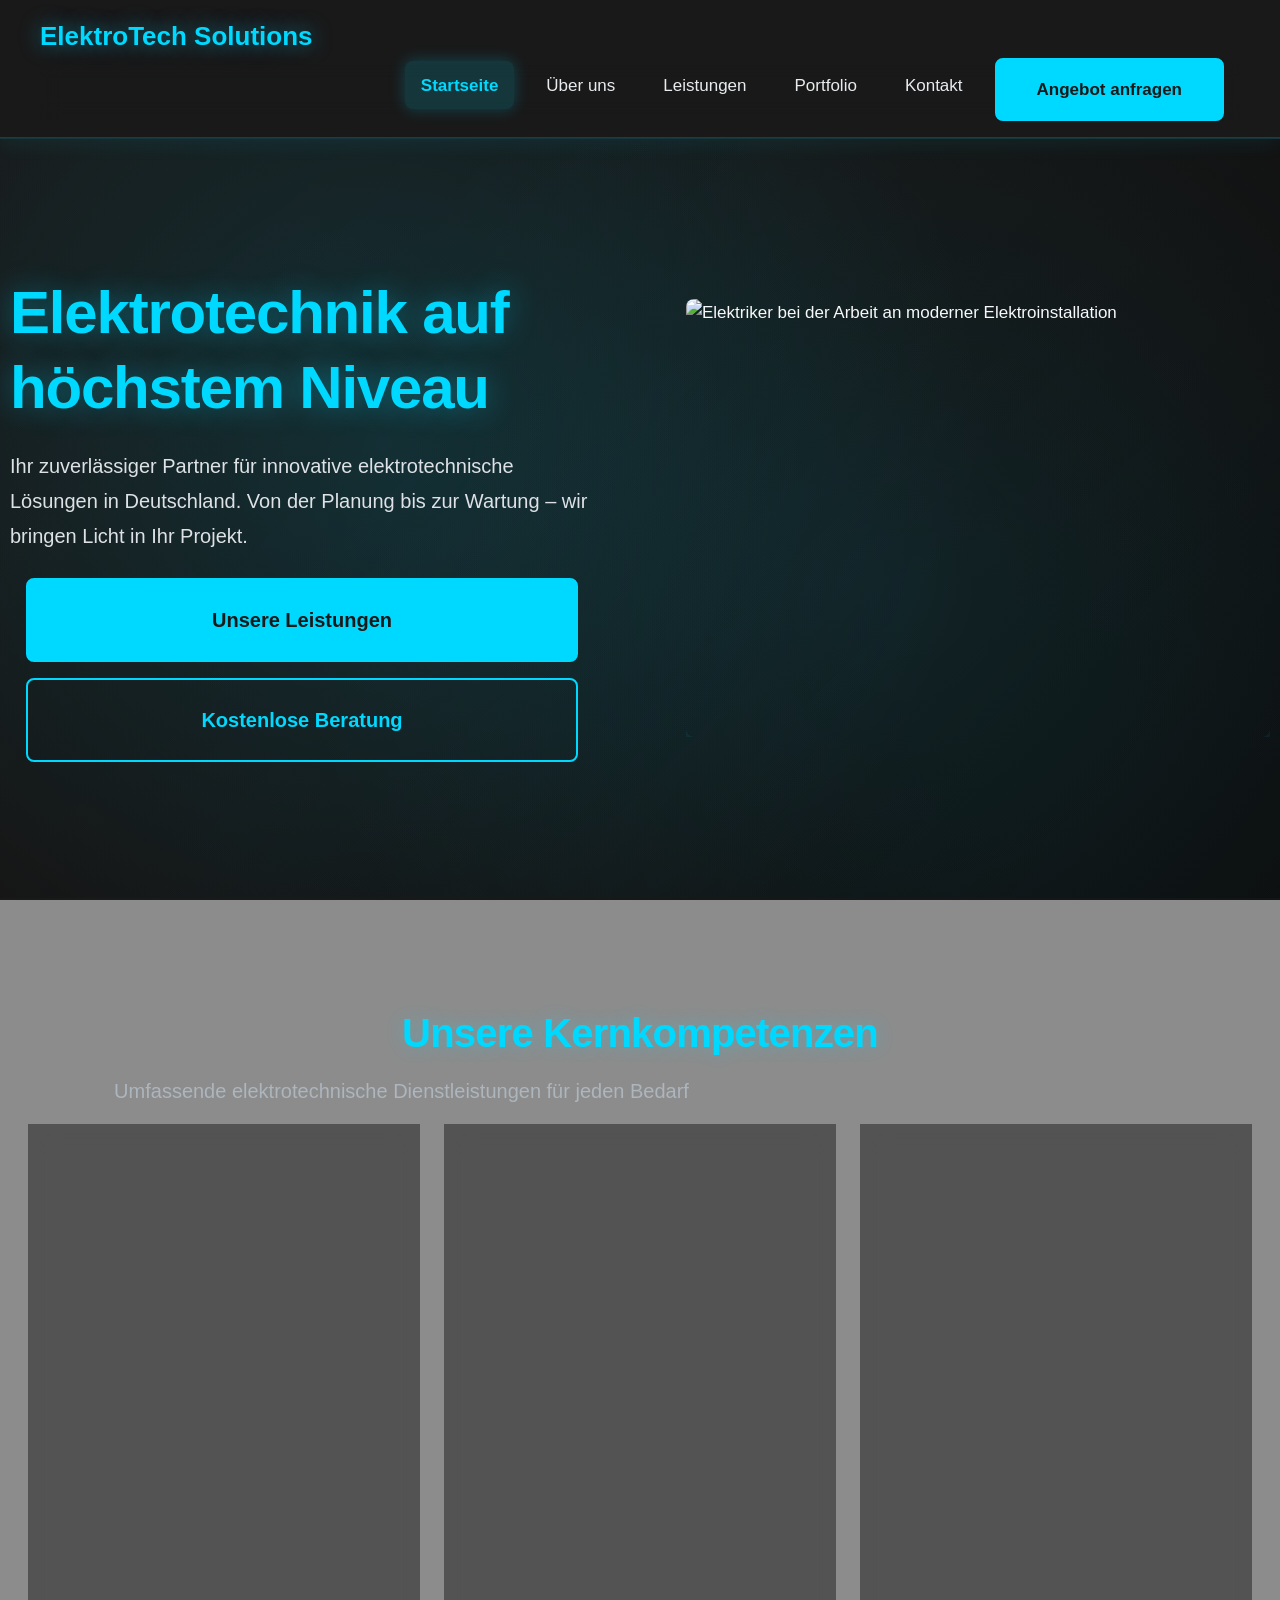
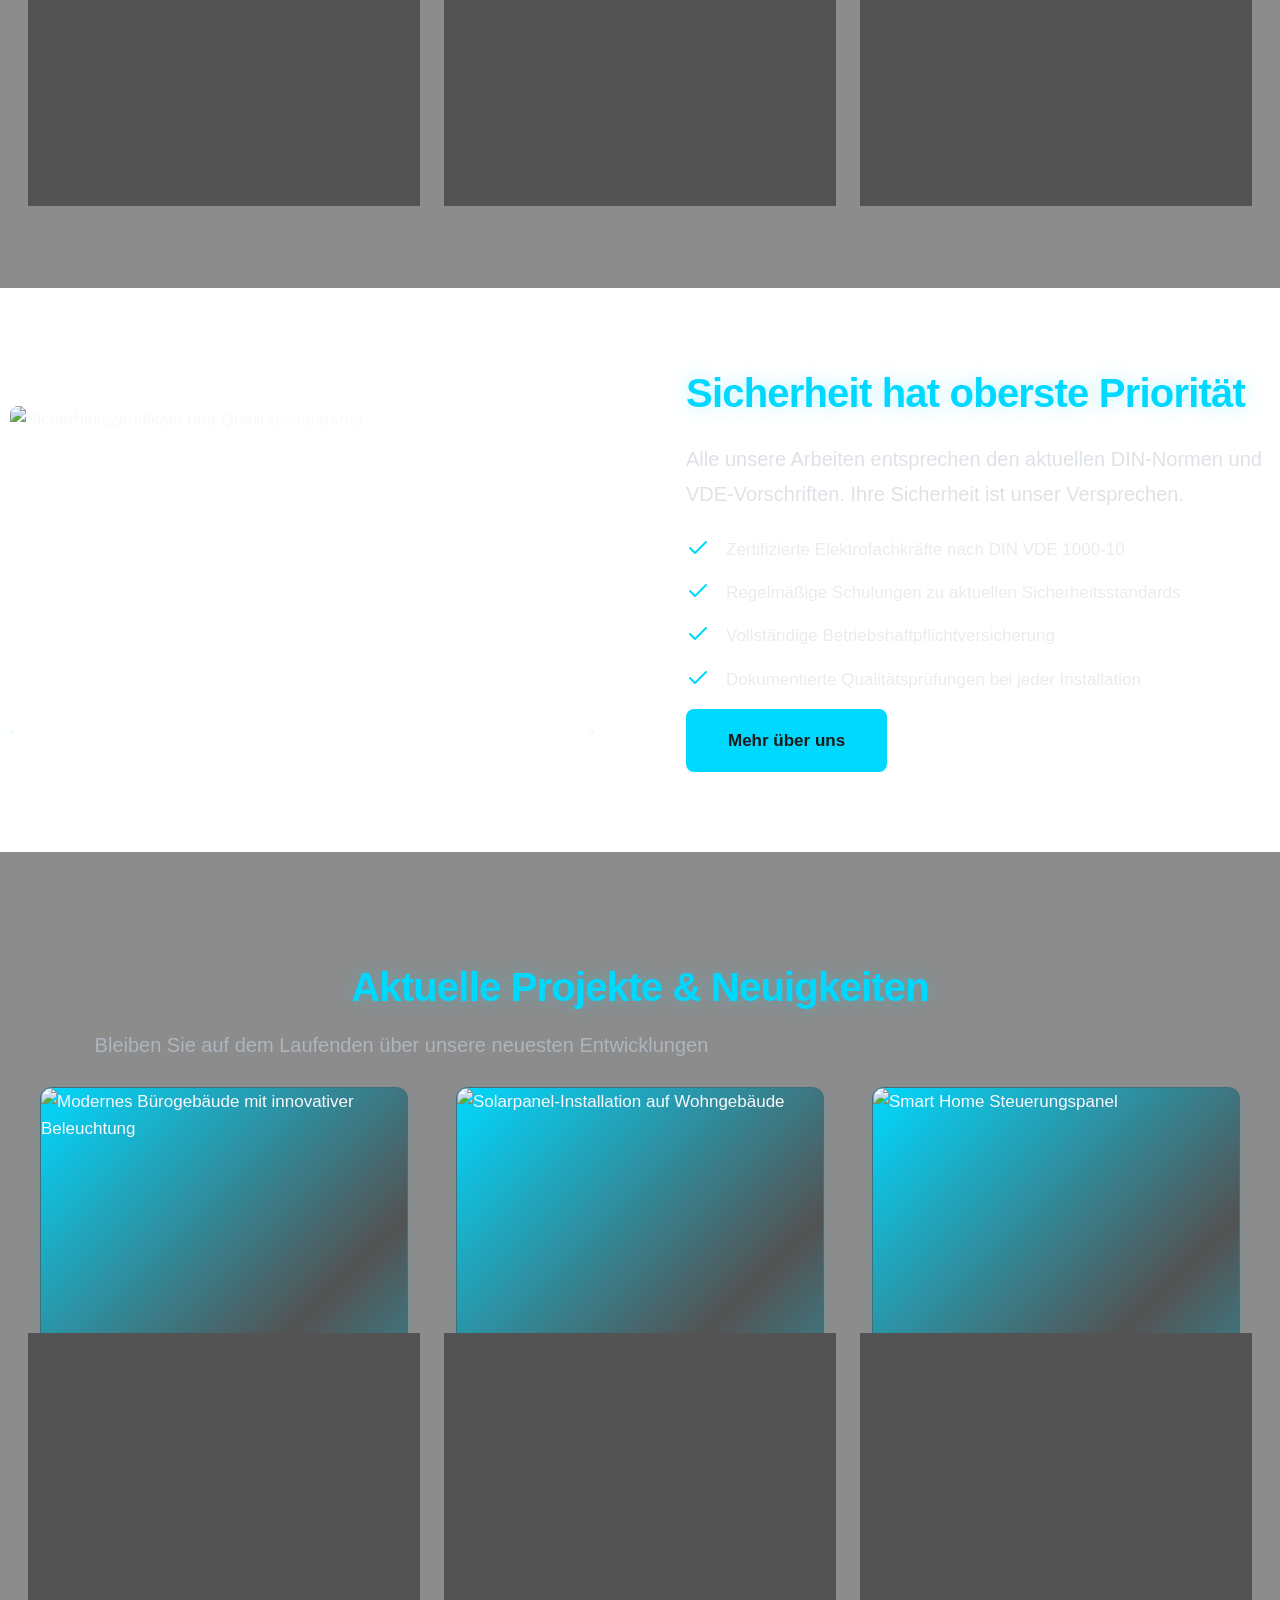
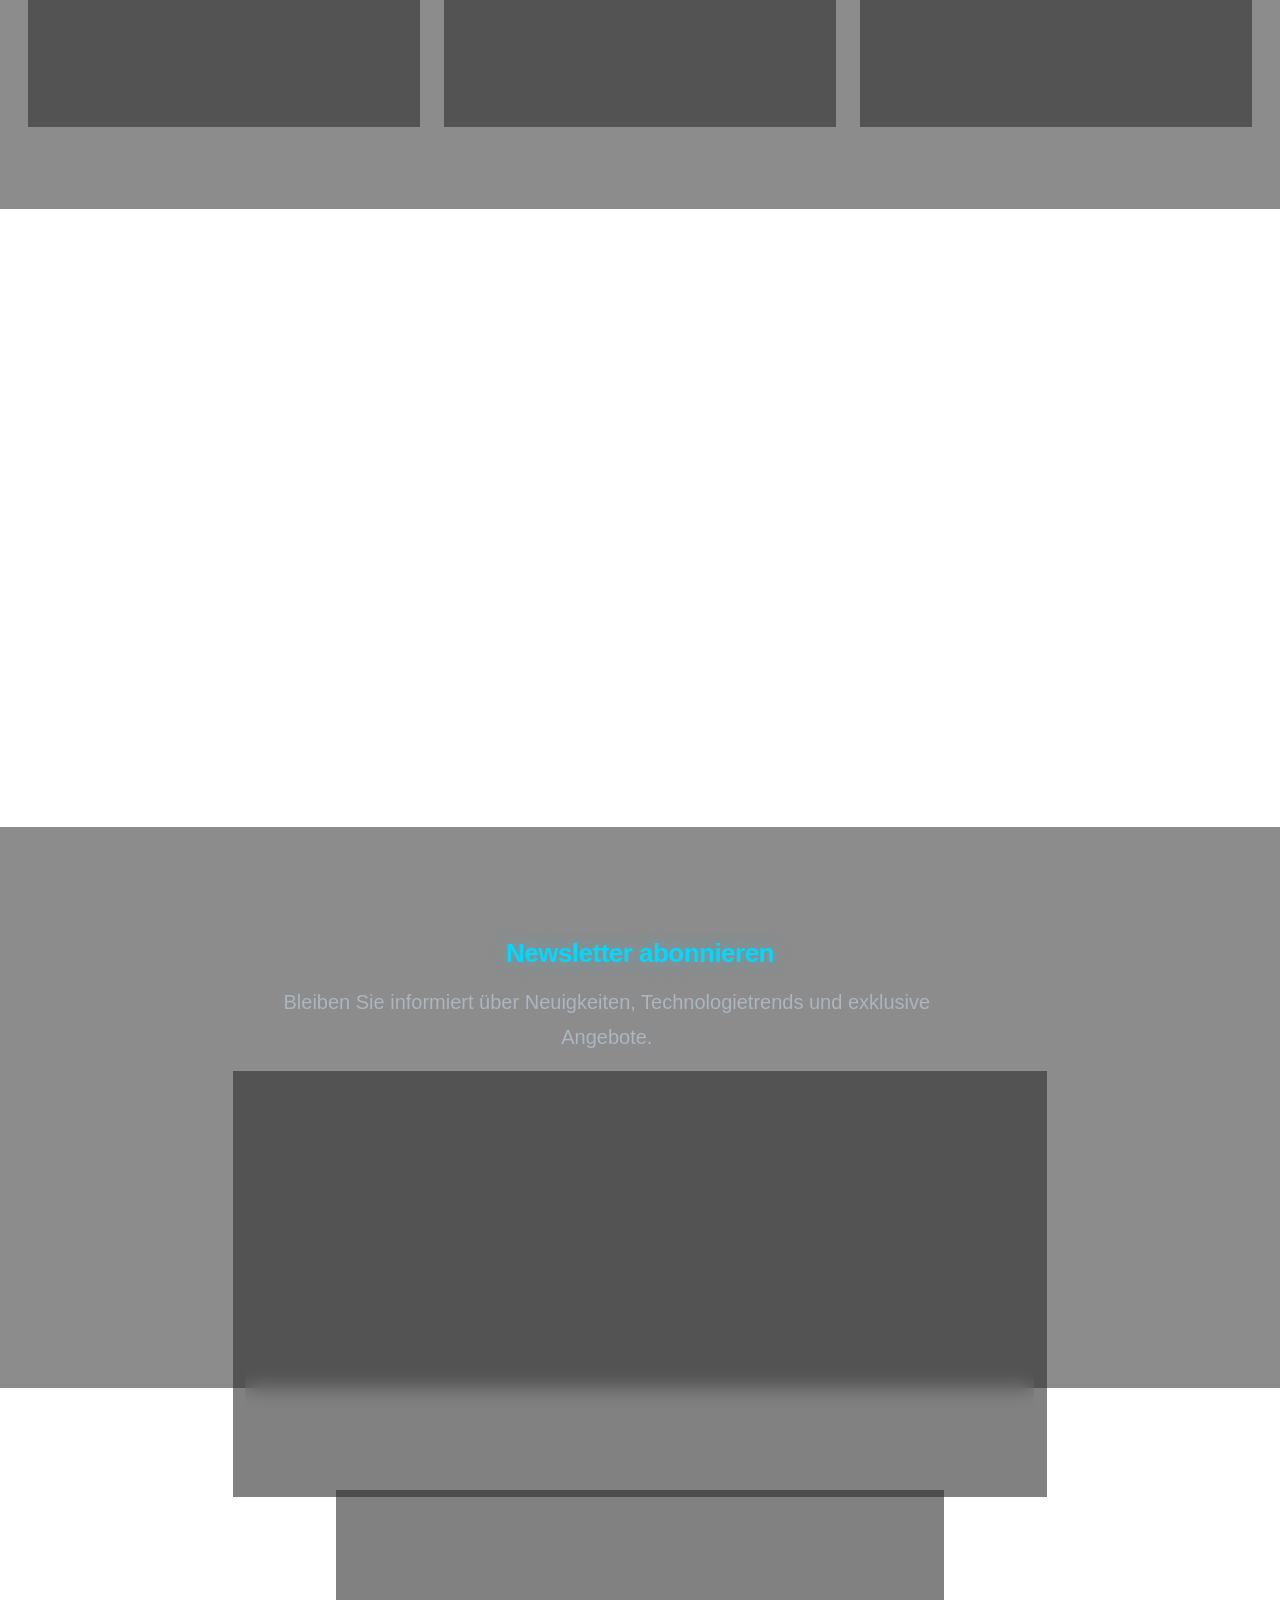
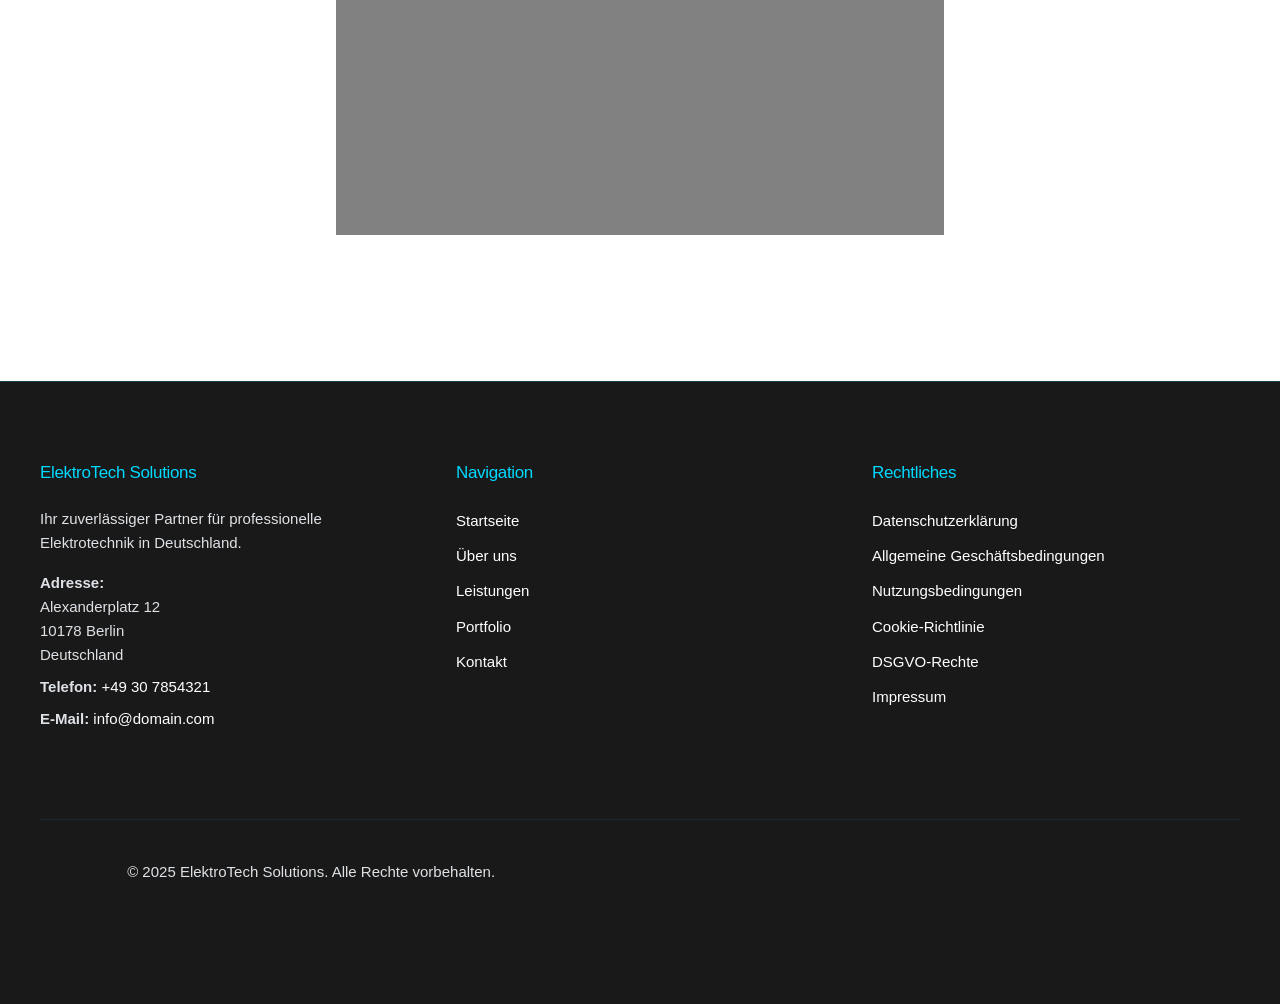
==== index.html @ 371e6aad "Initial commit: Batch msgbatch_01JoZe2fm1Qpe5pWRiWZatFh results" ====
<!doctype html>
<html lang="de">
 <head>
  <meta charset="UTF-8">
  <meta name="viewport" content="width=device-width, initial-scale=1.0">
  <title>domain – Professionelle Elektrotechnik in Deutschland</title>
  <meta name="description" content="domain bietet erstklassige elektrotechnische Dienstleistungen in Deutschland. Expertenteam für Planung, Installation und Wartung elektrischer Anlagen.">
  <link rel="canonical" href="https://domain.com/">
  <meta property="og:title" content="domain – Professionelle Elektrotechnik in Deutschland">
  <meta property="og:description" content="domain bietet erstklassige elektrotechnische Dienstleistungen in Deutschland. Expertenteam für Planung, Installation und Wartung elektrischer Anlagen.">
  <meta property="og:type" content="website">
  <meta property="og:url" content="https://domain.com/">
  <meta property="og:image" content="https://domain.com/og-image.jpg">
  <link rel="stylesheet" href="style.css">
  <link rel="icon" type="image/png" href="/favicon.png">
  <link rel="apple-touch-icon" href="/apple-touch-icon.png">
 </head>
 <body>
  <header class="l-header">
   <nav class="navbar navbar-expand-lg sticky-top bg-white border-bottom">
    <div class="container-fluid">
     <a class="navbar-brand c-logo" href="/">ElektroTech Solutions</a>
     <button class="navbar-toggler c-nav__toggle" type="button" data-bs-toggle="collapse" data-bs-target="#navbarNav" aria-controls="navbarNav" aria-expanded="false" aria-label="Navigation umschalten"><span class="navbar-toggler-icon"></span></button>
     <div class="collapse navbar-collapse c-nav" id="navbarNav">
      <ul class="navbar-nav ms-auto">
       <li class="nav-item"><a class="nav-link" href="/" aria-current="page">Startseite</a></li>
       <li class="nav-item"><a class="nav-link" href="about.html">Über uns</a></li>
       <li class="nav-item"><a class="nav-link" href="services.html">Leistungen</a></li>
       <li class="nav-item"><a class="nav-link" href="portfolio.html">Portfolio</a></li>
       <li class="nav-item"><a class="nav-link" href="contact.html">Kontakt</a></li>
      </ul>
      <a href="contact.html" class="btn btn-primary ms-lg-3">Angebot anfragen</a>
     </div>
    </div>
   </nav>
  </header>
  <a href="#main-content" class="u-visually-hidden">Zum Hauptinhalt springen</a>
  <main id="main-content">
   <section class="c-hero position-relative overflow-hidden py-5" style="scroll-margin-top: var(--nav-h);">
    <div class="container py-4 py-md-5">
     <div class="row align-items-center">
      <div class="col-lg-6" data-aos="fade-right">
       <h1 class="display-4 fw-bold mb-4">Elektrotechnik auf höchstem Niveau</h1>
       <p class="lead mb-4">Ihr zuverlässiger Partner für innovative elektrotechnische Lösungen in Deutschland. Von der Planung bis zur Wartung – wir bringen Licht in Ihr Projekt.</p>
       <div class="d-flex flex-column flex-sm-row gap-3">
        <a href="services.html" class="btn btn-primary btn-lg">Unsere Leistungen</a> <a href="contact.html" class="btn btn-outline-primary btn-lg">Kostenlose Beratung</a>
       </div>
      </div>
      <div class="col-lg-6 mt-5 mt-lg-0" data-aos="fade-left">
       <div class="ratio ratio-4x3">
        <img src="https://images.unsplash.com/photo-1621905251189-08b45d6a269e?w=800&amp;h=600&amp;fit=crop" alt="Elektriker bei der Arbeit an moderner Elektroinstallation" class="img-fluid rounded shadow" width="800" height="600" loading="eager">
       </div>
      </div>
     </div>
    </div>
   </section>
   <section class="l-section py-4 py-md-5 bg-light" style="scroll-margin-top: var(--nav-h);" id="services-preview">
    <div class="container">
     <div class="row mb-4" data-aos="fade-up">
      <div class="col-12 text-center">
       <h2 class="display-5 fw-bold mb-3">Unsere Kernkompetenzen</h2>
       <p class="lead text-muted">Umfassende elektrotechnische Dienstleistungen für jeden Bedarf</p>
      </div>
     </div>
     <div class="row g-4">
      <div class="col-md-6 col-lg-4" data-aos="fade-up" data-aos-delay="100">
       <div class="card h-100 border-0 shadow-sm d-flex flex-column">
        <div class="card-body d-flex flex-column">
         <div class="ratio ratio-1x1 mb-3">
          <svg viewBox="0 0 24 24" fill="none" stroke="currentColor" stroke-width="2" stroke-linecap="round" stroke-linejoin="round" class="text-primary">
           <path d="M13 2L3 14h9l-1 8 10-12h-9l1-8z"></path>
          </svg>
         </div>
         <h3 class="h5 fw-bold mb-3">Elektroinstallation</h3>
         <p class="mb-4">Professionelle Installation elektrischer Anlagen für Wohn- und Gewerbeimmobilien nach neuesten Standards.</p>
         <a href="services.html" class="btn btn-outline-primary mt-auto">Mehr erfahren</a>
        </div>
       </div>
      </div>
      <div class="col-md-6 col-lg-4" data-aos="fade-up" data-aos-delay="200">
       <div class="card h-100 border-0 shadow-sm d-flex flex-column">
        <div class="card-body d-flex flex-column">
         <div class="ratio ratio-1x1 mb-3">
          <svg viewBox="0 0 24 24" fill="none" stroke="currentColor" stroke-width="2" stroke-linecap="round" stroke-linejoin="round" class="text-primary">
           <path d="M9 11a3 3 0 1 0 6 0a3 3 0 0 0 -6 0"></path> <path d="M17.657 16.657l-4.243 4.243a2 2 0 0 1 -2.827 0l-4.244 -4.243a8 8 0 1 1 11.314 0z"></path>
          </svg>
         </div>
         <h3 class="h5 fw-bold mb-3">Planung &amp; Beratung</h3>
         <p class="mb-4">Individuelle Konzepte und technische Beratung für optimale elektrotechnische Lösungen in jedem Projekt.</p>
         <a href="services.html" class="btn btn-outline-primary mt-auto">Mehr erfahren</a>
        </div>
       </div>
      </div>
      <div class="col-md-6 col-lg-4" data-aos="fade-up" data-aos-delay="300">
       <div class="card h-100 border-0 shadow-sm d-flex flex-column">
        <div class="card-body d-flex flex-column">
         <div class="ratio ratio-1x1 mb-3">
          <svg viewBox="0 0 24 24" fill="none" stroke="currentColor" stroke-width="2" stroke-linecap="round" stroke-linejoin="round" class="text-primary">
           <path d="M14.7 6.3a1 1 0 0 0 0 1.4l1.6 1.6a1 1 0 0 0 1.4 0l3.77-3.77a6 6 0 0 1-7.94 7.94l-6.91 6.91a2.12 2.12 0 0 1-3-3l6.91-6.91a6 6 0 0 1 7.94-7.94l-3.76 3.76z"></path>
          </svg>
         </div>
         <h3 class="h5 fw-bold mb-3">Wartung &amp; Service</h3>
         <p class="mb-4">Regelmäßige Wartung und schneller Notdienst für maximale Betriebssicherheit Ihrer elektrischen Anlagen.</p>
         <a href="services.html" class="btn btn-outline-primary mt-auto">Mehr erfahren</a>
        </div>
       </div>
      </div>
     </div>
    </div>
   </section>
   <section class="l-section py-4 py-md-5" style="scroll-margin-top: var(--nav-h);" id="security-info">
    <div class="container">
     <div class="row align-items-center">
      <div class="col-lg-6 mb-4 mb-lg-0" data-aos="fade-right">
       <div class="ratio ratio-16x9">
        <img src="https://images.unsplash.com/photo-1581092160562-40aa08e78837?w=800&amp;h=450&amp;fit=crop" alt="Sicherheitszertifikate und Qualitätsstandards" class="img-fluid rounded shadow" width="800" height="450" loading="lazy">
       </div>
      </div>
      <div class="col-lg-6" data-aos="fade-left">
       <h2 class="display-5 fw-bold mb-4">Sicherheit hat oberste Priorität</h2>
       <p class="lead mb-4">Alle unsere Arbeiten entsprechen den aktuellen DIN-Normen und VDE-Vorschriften. Ihre Sicherheit ist unser Versprechen.</p>
       <ul class="list-unstyled">
        <li class="mb-3 d-flex align-items-start">
         <svg class="text-primary me-3 flex-shrink-0" width="24" height="24" viewBox="0 0 24 24" fill="none" stroke="currentColor" stroke-width="2" stroke-linecap="round" stroke-linejoin="round">
          <polyline points="20 6 9 17 4 12"></polyline>
         </svg>
         <span>Zertifizierte Elektrofachkräfte nach DIN VDE 1000-10</span>
        </li>
        <li class="mb-3 d-flex align-items-start">
         <svg class="text-primary me-3 flex-shrink-0" width="24" height="24" viewBox="0 0 24 24" fill="none" stroke="currentColor" stroke-width="2" stroke-linecap="round" stroke-linejoin="round">
          <polyline points="20 6 9 17 4 12"></polyline>
         </svg>
         <span>Regelmäßige Schulungen zu aktuellen Sicherheitsstandards</span>
        </li>
        <li class="mb-3 d-flex align-items-start">
         <svg class="text-primary me-3 flex-shrink-0" width="24" height="24" viewBox="0 0 24 24" fill="none" stroke="currentColor" stroke-width="2" stroke-linecap="round" stroke-linejoin="round">
          <polyline points="20 6 9 17 4 12"></polyline>
         </svg>
         <span>Vollständige Betriebshaftpflichtversicherung</span>
        </li>
        <li class="mb-3 d-flex align-items-start">
         <svg class="text-primary me-3 flex-shrink-0" width="24" height="24" viewBox="0 0 24 24" fill="none" stroke="currentColor" stroke-width="2" stroke-linecap="round" stroke-linejoin="round">
          <polyline points="20 6 9 17 4 12"></polyline>
         </svg>
         <span>Dokumentierte Qualitätsprüfungen bei jeder Installation</span>
        </li>
       </ul>
       <a href="about.html" class="btn btn-primary">Mehr über uns</a>
      </div>
     </div>
    </div>
   </section>
   <section class="l-section py-4 py-md-5 bg-light" style="scroll-margin-top: var(--nav-h);" id="events-preview">
    <div class="container">
     <div class="row mb-4" data-aos="fade-up">
      <div class="col-12 text-center">
       <h2 class="display-5 fw-bold mb-3">Aktuelle Projekte &amp; Neuigkeiten</h2>
       <p class="lead text-muted">Bleiben Sie auf dem Laufenden über unsere neuesten Entwicklungen</p>
      </div>
     </div>
     <div class="row g-4">
      <div class="col-md-6 col-lg-4" data-aos="fade-up" data-aos-delay="100">
       <article class="card h-100 border-0 shadow-sm d-flex flex-column">
        <div class="ratio ratio-16x9">
         <img src="https://images.unsplash.com/photo-1581092160607-ee67e40e8a8a?w=600&amp;h=340&amp;fit=crop" alt="Modernes Bürogebäude mit innovativer Beleuchtung" class="card-img-top" width="600" height="340" loading="lazy">
        </div>
        <div class="card-body d-flex flex-column">
         <span class="badge bg-primary mb-2 align-self-start">Projekt</span>
         <h3 class="h5 fw-bold mb-2">Nachhaltige Bürobeleuchtung</h3>
         <p class="text-muted small mb-3">15. Januar 2025</p>
         <p class="mb-4">Energieeffiziente LED-Beleuchtung für 5000 m² Bürofläche in Berlin mit intelligenter Steuerung.</p>
         <a href="portfolio.html" class="btn btn-outline-primary mt-auto">Projekt ansehen</a>
        </div>
       </article>
      </div>
      <div class="col-md-6 col-lg-4" data-aos="fade-up" data-aos-delay="200">
       <article class="card h-100 border-0 shadow-sm d-flex flex-column">
        <div class="ratio ratio-16x9">
         <img src="https://images.unsplash.com/photo-1621905252507-b35492cc74b4?w=600&amp;h=340&amp;fit=crop" alt="Solarpanel-Installation auf Wohngebäude" class="card-img-top" width="600" height="340" loading="lazy">
        </div>
        <div class="card-body d-flex flex-column">
         <span class="badge bg-primary mb-2 align-self-start">Neuigkeit</span>
         <h3 class="h5 fw-bold mb-2">Photovoltaik-Expansion</h3>
         <p class="text-muted small mb-3">8. Januar 2025</p>
         <p class="mb-4">Wir erweitern unser Team um Spezialisten für Photovoltaik-Anlagen und Energiespeichersysteme.</p>
         <a href="services.html" class="btn btn-outline-primary mt-auto">Mehr erfahren</a>
        </div>
       </article>
      </div>
      <div class="col-md-6 col-lg-4" data-aos="fade-up" data-aos-delay="300">
       <article class="card h-100 border-0 shadow-sm d-flex flex-column">
        <div class="ratio ratio-16x9">
         <img src="https://images.unsplash.com/photo-1581092580497-e0d23cbdf1dc?w=600&amp;h=340&amp;fit=crop" alt="Smart Home Steuerungspanel" class="card-img-top" width="600" height="340" loading="lazy">
        </div>
        <div class="card-body d-flex flex-column">
         <span class="badge bg-primary mb-2 align-self-start">Innovation</span>
         <h3 class="h5 fw-bold mb-2">Smart Home Integration</h3>
         <p class="text-muted small mb-3">2. Januar 2025</p>
         <p class="mb-4">Neue intelligente Haussteuerungssysteme für maximalen Komfort und Energieeffizienz.</p>
         <a href="services.html" class="btn btn-outline-primary mt-auto">Details ansehen</a>
        </div>
       </article>
      </div>
     </div>
    </div>
   </section>
   <section class="l-section py-4 py-md-5" style="scroll-margin-top: var(--nav-h);" id="cta">
    <div class="container">
     <div class="row" data-aos="fade-up">
      <div class="col-12">
       <div class="card bg-primary text-white border-0 shadow">
        <div class="card-body p-4 p-md-5 text-center">
         <h2 class="display-5 fw-bold mb-3">Bereit für Ihr nächstes Projekt?</h2>
         <p class="lead mb-4">Kontaktieren Sie uns noch heute für ein unverbindliches Beratungsgespräch. Unser Expertenteam steht Ihnen zur Verfügung.</p>
         <div class="d-flex flex-column flex-sm-row justify-content-center gap-3">
          <a href="contact.html" class="btn btn-light btn-lg">Jetzt Kontakt aufnehmen</a> <a href="tel:+4930785432" class="btn btn-outline-light btn-lg">+49 30 7854321</a>
         </div>
        </div>
       </div>
      </div>
     </div>
    </div>
   </section>
   <section class="l-section py-4 py-md-5 bg-light" style="scroll-margin-top: var(--nav-h);" id="newsletter">
    <div class="container">
     <div class="row justify-content-center">
      <div class="col-lg-8" data-aos="fade-up">
       <div class="text-center mb-4">
        <h2 class="h3 fw-bold mb-3">Newsletter abonnieren</h2>
        <p class="lead text-muted">Bleiben Sie informiert über Neuigkeiten, Technologietrends und exklusive Angebote.</p>
       </div>
       <form class="card border-0 shadow-sm" method="post" action="contact.html" novalidate>
        <div class="card-body p-4">
         <div class="row g-3">
          <div class="col-md-6 col-12">
           <label for="newsletter-name" class="form-label">Name</label> <input type="text" class="form-control" id="newsletter-name" name="name" required>
           <div class="invalid-feedback">Bitte geben Sie Ihren Namen ein.</div>
          </div>
          <div class="col-md-6 col-12">
           <label for="newsletter-email" class="form-label">E-Mail-Adresse</label> <input type="email" class="form-control" id="newsletter-email" name="email" required>
           <div class="invalid-feedback">Bitte geben Sie eine gültige E-Mail-Adresse ein.</div>
          </div>
          <div class="col-12">
           <div class="form-check">
            <input class="form-check-input" type="checkbox" id="newsletter-consent" name="consent" required> <label class="form-check-label" for="newsletter-consent"> Ich habe die <a href="privacy.html" class="text-primary">Datenschutzerklärung</a> gelesen und stimme zu. </label>
            <div class="invalid-feedback">Sie müssen den Datenschutzbestimmungen zustimmen.</div>
           </div>
          </div>
          <div class="col-12">
           <button type="submit" class="btn btn-primary w-100">Newsletter abonnieren</button>
          </div>
         </div>
        </div>
       </form>
      </div>
     </div>
    </div>
   </section>
   <section class="l-section py-4 py-md-5" style="scroll-margin-top: var(--nav-h);" id="login-teaser">
    <div class="container">
     <div class="row justify-content-center">
      <div class="col-lg-6" data-aos="fade-up">
       <div class="card border-0 shadow-sm">
        <div class="card-body p-4 text-center">
         <div class="ratio ratio-1x1 mx-auto mb-3" style="max-width: 80px;">
          <svg viewBox="0 0 24 24" fill="none" stroke="currentColor" stroke-width="2" stroke-linecap="round" stroke-linejoin="round" class="text-primary">
           <path d="M20 21v-2a4 4 0 0 0-4-4H8a4 4 0 0 0-4 4v2"></path> <circle cx="12" cy="7" r="4"></circle>
          </svg>
         </div>
         <h2 class="h4 fw-bold mb-3">Kundenportal</h2>
         <p class="text-muted mb-4">Zugriff auf Ihre Projektdokumente, Rechnungen und Service-Anfragen – jederzeit und überall.</p>
         <a href="contact.html" class="btn btn-primary">Zugang anfragen</a>
        </div>
       </div>
      </div>
     </div>
    </div>
   </section>
  </main>
  <footer class="l-footer bg-dark text-white py-4 py-md-5">
   <div class="container">
    <div class="row g-4">
     <div class="col-md-4">
      <h3 class="h5 fw-bold mb-3">ElektroTech Solutions</h3>
      <p class="mb-3">Ihr zuverlässiger Partner für professionelle Elektrotechnik in Deutschland.</p>
      <p class="mb-2"><strong>Adresse:</strong>
       <br>
       Alexanderplatz 12
       <br>
       10178 Berlin
       <br>
       Deutschland</p>
      <p class="mb-2"><strong>Telefon:</strong> <a href="tel:+493078543210" class="text-white text-decoration-none">+49 30 7854321</a></p>
      <p><strong>E-Mail:</strong> <a href="mailto:info@domain.com" class="text-white text-decoration-none">info@domain.com</a></p>
     </div>
     <div class="col-md-4">
      <h3 class="h5 fw-bold mb-3">Navigation</h3>
      <ul class="list-unstyled">
       <li class="mb-2"><a href="/" class="text-white text-decoration-none">Startseite</a></li>
       <li class="mb-2"><a href="about.html" class="text-white text-decoration-none">Über uns</a></li>
       <li class="mb-2"><a href="services.html" class="text-white text-decoration-none">Leistungen</a></li>
       <li class="mb-2"><a href="portfolio.html" class="text-white text-decoration-none">Portfolio</a></li>
       <li class="mb-2"><a href="contact.html" class="text-white text-decoration-none">Kontakt</a></li>
      </ul>
     </div>
     <div class="col-md-4">
      <h3 class="h5 fw-bold mb-3">Rechtliches</h3>
      <ul class="list-unstyled">
       <li class="mb-2"><a href="privacy.html" class="text-white text-decoration-none">Datenschutzerklärung</a></li>
       <li class="mb-2"><a href="terms_and_conditions.html" class="text-white text-decoration-none">Allgemeine Geschäftsbedingungen</a></li>
       <li class="mb-2"><a href="terms_of_services.html" class="text-white text-decoration-none">Nutzungsbedingungen</a></li>
       <li class="mb-2"><a href="cookie_policy.html" class="text-white text-decoration-none">Cookie-Richtlinie</a></li>
       <li class="mb-2"><a href="gdpr-rights.html" class="text-white text-decoration-none">DSGVO-Rechte</a></li>
       <li class="mb-2"><a href="impressum.html" class="text-white text-decoration-none">Impressum</a></li>
      </ul>
     </div>
    </div>
    <hr class="my-4 bg-white opacity-25">
    <div class="row">
     <div class="col-12 text-center">
      <p class="mb-0">© 2025 ElektroTech Solutions. Alle Rechte vorbehalten.</p>
     </div>
    </div>
   </div>
  </footer>
  <script src="script.js" defer></script>
 </body>
</html>
---- style.css ----
:root {
  --color-primary: #00D9FF;
  --color-primary-dark: #00B8D4;
  --color-primary-darker: #0097A7;
  --color-secondary: #1A1A1A;
  --color-secondary-light: #2D2D2D;
  --color-secondary-lighter: #404040;
  --color-accent: #00FFF5;
  --color-accent-soft: #66FFF8;
  --color-neutral-100: #F8F9FA;
  --color-neutral-200: #E9ECEF;
  --color-neutral-300: #DEE2E6;
  --color-neutral-400: #ADB5BD;
  --color-neutral-500: #6C757D;
  --color-neutral-600: #495057;
  --color-neutral-700: #343A40;
  --color-neutral-800: #212529;
  --color-neutral-900: #0D0D0D;
  --color-white: #FFFFFF;
  --color-black: #000000;
  --color-alert: #FF3366;
  --color-success: #00FF99;
  --color-warning: #FFB800;
  --font-primary: -apple-system, BlinkMacSystemFont, 'Segoe UI', Roboto, 'Helvetica Neue', Arial, sans-serif;
  --font-secondary: -apple-system, BlinkMacSystemFont, 'Segoe UI', Roboto, 'Helvetica Neue', Arial, sans-serif;
  --font-size-base: clamp(1rem, 0.95rem + 0.25vw, 1.0625rem);
  --font-size-sm: clamp(0.875rem, 0.8125rem + 0.3125vw, 0.9375rem);
  --font-size-lg: clamp(1.125rem, 1.0625rem + 0.3125vw, 1.25rem);
  --font-size-xl: clamp(1.375rem, 1.25rem + 0.625vw, 1.625rem);
  --font-size-2xl: clamp(1.875rem, 1.625rem + 1.25vw, 2.5rem);
  --font-size-3xl: clamp(2.5rem, 2rem + 2.5vw, 3.75rem);
  --font-weight-regular: 400;
  --font-weight-medium: 500;
  --font-weight-semibold: 600;
  --font-weight-bold: 700;
  --line-height-tight: 1.25;
  --line-height-normal: 1.6;
  --line-height-relaxed: 1.75;
  --space-xs: 0.25rem;
  --space-sm: 0.5rem;
  --space-md: 1rem;
  --space-lg: 1.5rem;
  --space-xl: 2.5rem;
  --space-2xl: 3.5rem;
  --space-3xl: 5rem;
  --space-4xl: 7rem;
  --border-radius-sm: 0.375rem;
  --border-radius-md: 0.5rem;
  --border-radius-lg: 0.75rem;
  --border-radius-xl: 1rem;
  --border-radius-full: 9999px;
  --shadow-sm: 0 2px 4px rgba(0, 217, 255, 0.1);
  --shadow-md: 0 4px 8px rgba(0, 217, 255, 0.15);
  --shadow-lg: 0 10px 24px rgba(0, 217, 255, 0.2);
  --shadow-xl: 0 20px 40px rgba(0, 217, 255, 0.25);
  --shadow-neon: 0 0 20px rgba(0, 217, 255, 0.5), 0 0 40px rgba(0, 217, 255, 0.25);
  --transition-fast: 150ms cubic-bezier(0.4, 0, 0.2, 1);
  --transition-base: 250ms cubic-bezier(0.4, 0, 0.2, 1);
  --transition-slow: 350ms cubic-bezier(0.4, 0, 0.2, 1);
  --transition-slower: 600ms cubic-bezier(0.4, 0, 0.2, 1);
  --z-header: 1000;
  --z-nav-toggle: 1001;
  --z-modal-overlay: 1100;
  --z-modal-content: 1101;
  --nav-h: 80px;
  --container-max: 1280px;
  --content-max: 65ch;
}

@media (prefers-reduced-motion: reduce) {
  :root {
    --transition-fast: 0ms;
    --transition-base: 0ms;
    --transition-slow: 0ms;
    --transition-slower: 0ms;
  }
  *, *::before, *::after {
    animation-duration: 0.01ms !important;
    animation-iteration-count: 1 !important;
    transition-duration: 0.01ms !important;
  }
}

*, *::before, *::after {
  box-sizing: border-box;
  margin: 0;
  padding: 0;
}

html {
  font-size: 100%;
  scroll-behavior: smooth;
  max-width: 100%;
  overflow-x: hidden;
}

body {
  font-family: var(--font-primary);
  font-size: var(--font-size-base);
  font-weight: var(--font-weight-regular);
  line-height: var(--line-height-normal);
  color: var(--color-neutral-100);
  background: linear-gradient(135deg, #0D0D0D 0%, var(--color-secondary) 50%, #0D0D0D 100%);
  background-attachment: fixed;
  -webkit-font-smoothing: antialiased;
  -moz-osx-font-smoothing: grayscale;
  max-width: 100%;
  overflow-x: hidden;
  position: relative;
}

body::before {
  content: '';
  position: fixed;
  top: 0;
  left: 0;
  right: 0;
  bottom: 0;
  background: radial-gradient(circle at 20% 50%, rgba(0, 217, 255, 0.06) 0%, transparent 50%), radial-gradient(circle at 80% 80%, rgba(0, 217, 255, 0.04) 0%, transparent 50%);
  pointer-events: none;
  z-index: 0;
}

body.u-no-scroll {
  overflow: hidden;
  position: fixed;
  width: 100%;
}

img, svg, video {
  max-width: 100%;
  height: auto;
  display: block;
}

.img-fluid {
  max-width: 100%;
  height: auto;
  object-fit: cover;
}

.ratio {
  position: relative;
  overflow: hidden;
}

.ratio::before {
  display: block;
  padding-top: var(--bs-aspect-ratio);
  content: "";
}

.ratio > * {
  position: absolute;
  top: 0;
  left: 0;
  width: 100%;
  height: 100%;
  object-fit: cover;
}

.ratio-1x1 {
  --bs-aspect-ratio: 100%;
}

.ratio-4x3 {
  --bs-aspect-ratio: calc(3 / 4 * 100%);
}

.ratio-16x9 {
  --bs-aspect-ratio: calc(9 / 16 * 100%);
}

[class*="col"] {
  min-width: 0;
  padding-left: var(--space-md);
  padding-right: var(--space-md);
}

.row {
  display: flex;
  flex-wrap: wrap;
  margin-left: calc(var(--space-md) * -1);
  margin-right: calc(var(--space-md) * -1);
}

.row.g-4 {
  margin-left: calc(var(--space-lg) * -1);
  margin-right: calc(var(--space-lg) * -1);
}

.row.g-4 > [class*="col"] {
  padding-left: var(--space-lg);
  padding-right: var(--space-lg);
  margin-bottom: calc(var(--space-lg) * 2);
}

h1, h2, h3, h4, h5, h6 {
  font-family: var(--font-primary);
  font-weight: var(--font-weight-bold);
  line-height: var(--line-height-tight);
  margin-top: var(--space-xl);
  margin-bottom: var(--space-md);
  color: var(--color-primary);
  letter-spacing: -0.02em;
}

h1:first-child, h2:first-child, h3:first-child, h4:first-child, h5:first-child, h6:first-child {
  margin-top: 0;
}

h1, .display-4 {
  font-size: var(--font-size-3xl);
  font-weight: var(--font-weight-bold);
  text-shadow: 0 0 30px rgba(0, 217, 255, 0.4);
}

h2, .display-5 {
  font-size: var(--font-size-2xl);
  font-weight: var(--font-weight-bold);
  text-shadow: 0 0 20px rgba(0, 217, 255, 0.3);
}

h3, .h3 {
  font-size: var(--font-size-xl);
  font-weight: var(--font-weight-semibold);
}

h4, .h4 {
  font-size: var(--font-size-lg);
  font-weight: var(--font-weight-semibold);
}

h5, .h5 {
  font-size: var(--font-size-base);
  font-weight: var(--font-weight-medium);
}

h6 {
  font-size: var(--font-size-sm);
  font-weight: var(--font-weight-medium);
}

p {
  margin-bottom: var(--space-md);
  max-width: var(--content-max);
  color: var(--color-neutral-200);
}

p:last-child {
  margin-bottom: 0;
}

.lead {
  font-size: var(--font-size-lg);
  font-weight: var(--font-weight-regular);
  line-height: var(--line-height-relaxed);
  color: var(--color-neutral-300);
}

a {
  color: var(--color-primary);
  text-decoration: none;
  transition: color var(--transition-base), text-shadow var(--transition-base);
  position: relative;
}

a:hover {
  color: var(--color-accent-soft);
  text-shadow: 0 0 8px rgba(0, 217, 255, 0.5);
}

a:focus, a:focus-visible {
  outline: 2px solid var(--color-primary);
  outline-offset: 2px;
  border-radius: var(--border-radius-sm);
}

ul, ol {
  margin-bottom: var(--space-md);
  padding-left: var(--space-xl);
}

li {
  margin-bottom: var(--space-sm);
  color: var(--color-neutral-200);
}

.list-unstyled {
  padding-left: 0;
  list-style: none;
}

strong, b {
  font-weight: var(--font-weight-bold);
}

em, i {
  font-style: italic;
}

small, .small {
  font-size: var(--font-size-sm);
}

.container, .container-fluid {
  max-width: var(--container-max);
  margin: 0 auto;
  padding-left: var(--space-lg);
  padding-right: var(--space-lg);
  width: 100%;
}

@media (min-width: 768px) {
  .container, .container-fluid {
    padding-left: var(--space-xl);
    padding-right: var(--space-xl);
  }
}

.l-section {
  padding-top: var(--space-3xl);
  padding-bottom: var(--space-3xl);
  position: relative;
  scroll-margin-top: var(--nav-h);
}

@media (min-width: 768px) {
  .l-section {
    padding-top: var(--space-4xl);
    padding-bottom: var(--space-4xl);
  }
}

.l-section--alt {
  background: rgba(26, 26, 26, 0.5);
}

.l-section--cta {
  background: linear-gradient(135deg, var(--color-primary-darker) 0%, var(--color-primary) 100%);
  color: var(--color-white);
}

.l-section__title {
  font-size: var(--font-size-2xl);
  font-weight: var(--font-weight-bold);
  margin-bottom: var(--space-lg);
  color: var(--color-primary);
}

.l-section__title--inverse {
  color: var(--color-white);
  text-shadow: 0 2px 8px rgba(0, 0, 0, 0.3);
}

.l-section__subtitle {
  font-size: var(--font-size-lg);
  color: var(--color-neutral-300);
  margin-bottom: var(--space-xl);
}

.l-section__text {
  color: var(--color-neutral-200);
  margin-bottom: var(--space-md);
}

.l-section__text--inverse {
  color: rgba(255, 255, 255, 0.95);
}

.l-section__signature {
  font-style: italic;
  color: var(--color-neutral-400);
  margin-top: var(--space-lg);
}

.l-header {
  position: sticky;
  top: 0;
  z-index: var(--z-header);
  background: rgba(26, 26, 26, 0.97);
  backdrop-filter: blur(12px);
  border-bottom: 1px solid rgba(0, 217, 255, 0.15);
  box-shadow: 0 4px 20px rgba(0, 217, 255, 0.08);
}

.navbar {
  min-height: var(--nav-h);
  padding-top: var(--space-md);
  padding-bottom: var(--space-md);
  display: flex;
  align-items: center;
  justify-content: space-between;
}

.navbar-brand, .c-logo {
  font-family: var(--font-primary);
  font-size: var(--font-size-xl);
  font-weight: var(--font-weight-bold);
  color: var(--color-primary);
  text-shadow: 0 0 20px rgba(0, 217, 255, 0.5);
  transition: text-shadow var(--transition-base);
  padding: var(--space-sm) 0;
}

.navbar-brand:hover, .navbar-brand:focus, .c-logo:hover, .c-logo:focus {
  color: var(--color-primary);
  text-shadow: 0 0 30px rgba(0, 217, 255, 0.8);
}

.navbar-toggler, .c-nav__toggle {
  border: 2px solid var(--color-primary);
  padding: var(--space-sm) var(--space-md);
  border-radius: var(--border-radius-md);
  background: transparent;
  transition: all var(--transition-base);
  position: relative;
  z-index: var(--z-nav-toggle);
  min-width: 48px;
  min-height: 48px;
  display: flex;
  align-items: center;
  justify-content: center;
  cursor: pointer;
}

.navbar-toggler:hover, .c-nav__toggle:hover {
  background: rgba(0, 217, 255, 0.1);
  box-shadow: var(--shadow-neon);
  border-color: var(--color-accent);
}

.navbar-toggler:focus, .c-nav__toggle:focus {
  outline: 2px solid var(--color-primary);
  outline-offset: 2px;
  box-shadow: var(--shadow-neon);
}

.navbar-toggler-icon {
  background-image: url("data:image/svg+xml,%3csvg xmlns='http://www.w3.org/2000/svg' viewBox='0 0 30 30'%3e%3cpath stroke='%2300D9FF' stroke-linecap='round' stroke-miterlimit='10' stroke-width='2.5' d='M4 7h22M4 15h22M4 23h22'/%3e%3c/svg%3e");
  width: 24px;
  height: 24px;
  display: block;
}

.navbar-collapse, .c-nav {
  background: rgba(26, 26, 26, 0.98);
  backdrop-filter: blur(10px);
}

@media (max-width: 767px) {
  .navbar-collapse, .c-nav {
    position: fixed;
    top: var(--nav-h);
    left: 0;
    right: 0;
    max-height: calc(100vh - var(--nav-h));
    overflow-y: auto;
    padding: var(--space-xl);
    border-top: 1px solid rgba(0, 217, 255, 0.2);
    box-shadow: 0 10px 30px rgba(0, 217, 255, 0.2);
    transform: translateY(-100%);
    transition: transform var(--transition-slow);
  }
  
  .navbar-collapse.show, .c-nav.is-open {
    transform: translateY(0);
  }
}

@media (min-width: 768px) {
  .navbar-collapse, .c-nav {
    display: flex !important;
    flex-basis: auto;
    align-items: center;
    background: transparent;
  }
  
  .navbar-toggler, .c-nav__toggle {
    display: none;
  }
}

.navbar-nav {
  display: flex;
  flex-direction: column;
  gap: var(--space-sm);
  list-style: none;
  padding: 0;
  margin: 0;
}

@media (min-width: 768px) {
  .navbar-nav {
    flex-direction: row;
    gap: var(--space-md);
  }
  
  .navbar-nav.ms-auto {
    margin-left: auto;
  }
}

.nav-item {
  list-style: none;
}

.nav-link {
  font-family: var(--font-secondary);
  font-size: var(--font-size-base);
  font-weight: var(--font-weight-medium);
  color: var(--color-neutral-200);
  padding: var(--space-sm) var(--space-md);
  border-radius: var(--border-radius-md);
  transition: all var(--transition-base);
  position: relative;
  display: block;
  min-height: 48px;
  display: flex;
  align-items: center;
}

.nav-link:hover {
  color: var(--color-primary);
  background: rgba(0, 217, 255, 0.1);
  text-shadow: 0 0 10px rgba(0, 217, 255, 0.4);
}

.nav-link:focus, .nav-link:focus-visible {
  outline: 2px solid var(--color-primary);
  outline-offset: 2px;
  color: var(--color-primary);
}

.nav-link[aria-current="page"], .nav-link.active {
  color: var(--color-primary);
  background: rgba(0, 217, 255, 0.15);
  box-shadow: 0 0 15px rgba(0, 217, 255, 0.25);
  font-weight: var(--font-weight-semibold);
}

.btn, .c-button {
  display: inline-flex;
  align-items: center;
  justify-content: center;
  font-family: var(--font-secondary);
  font-size: var(--font-size-base);
  font-weight: var(--font-weight-bold);
  text-align: center;
  text-decoration: none;
  padding: var(--space-md) var(--space-xl);
  border-radius: var(--border-radius-md);
  border: 2px solid var(--color-primary);
  background: transparent;
  color: var(--color-primary);
  cursor: pointer;
  transition: all var(--transition-base);
  position: relative;
  overflow: hidden;
  min-height: 48px;
  min-width: 120px;
}

.btn::before, .c-button::before {
  content: '';
  position: absolute;
  top: 50%;
  left: 50%;
  width: 0;
  height: 0;
  border-radius: 50%;
  background: rgba(0, 217, 255, 0.2);
  transform: translate(-50%, -50%);
  transition: width var(--transition-slow), height var(--transition-slow);
  z-index: -1;
}

.btn:hover::before, .c-button:hover::before {
  width: 300px;
  height: 300px;
}

.btn:hover, .c-button:hover {
  color: var(--color-white);
  background: var(--color-primary);
  border-color: var(--color-primary);
  box-shadow: var(--shadow-neon);
  transform: translateY(-2px);
}

.btn:focus, .btn:focus-visible, .c-button:focus, .c-button:focus-visible {
  outline: 2px solid var(--color-primary);
  outline-offset: 4px;
  box-shadow: var(--shadow-neon);
}

.btn:active, .c-button:active {
  transform: translateY(0);
  box-shadow: var(--shadow-sm);
}

.btn-primary, .c-button--primary {
  background: var(--color-primary);
  border-color: var(--color-primary);
  color: var(--color-secondary);
}

.btn-primary:hover, .c-button--primary:hover {
  background: var(--color-primary-dark);
  border-color: var(--color-primary-dark);
  color: var(--color-secondary);
  box-shadow: var(--shadow-neon);
}

.btn-outline-primary {
  background: transparent;
  border-color: var(--color-primary);
  color: var(--color-primary);
}

.btn-outline-primary:hover {
  background: var(--color-primary);
  border-color: var(--color-primary);
  color: var(--color-secondary);
}

.btn-lg, .c-button--large {
  font-size: var(--font-size-lg);
  padding: var(--space-lg) var(--space-2xl);
  min-height: 56px;
}

.btn-light {
  background: var(--color-white);
  border-color: var(--color-white);
  color: var(--color-secondary);
}

.btn-light:hover {
  background: var(--color-neutral-100);
  border-color: var(--color-neutral-100);
  color: var(--color-secondary);
}

.btn-outline-light {
  background: transparent;
  border-color: var(--color-white);
  color: var(--color-white);
}

.btn-outline-light:hover {
  background: var(--color-white);
  border-color: var(--color-white);
  color: var(--color-secondary);
}

.btn.w-100 {
  width: 100%;
}

.btn.ms-lg-3 {
  margin-left: 0;
}

@media (min-width: 1024px) {
  .btn.ms-lg-3 {
    margin-left: var(--space-md);
  }
}

.c-button--secondary {
  background: var(--color-white);
  border-color: var(--color-white);
  color: var(--color-secondary);
}

.c-button--secondary:hover {
  background: var(--color-neutral-100);
  border-color: var(--color-neutral-100);
  color: var(--color-secondary);
  box-shadow: 0 4px 12px rgba(255, 255, 255, 0.3);
}

button:disabled, .btn:disabled, .c-button:disabled {
  cursor: not-allowed;
  pointer-events: none;
  background: var(--color-neutral-600);
  border-color: var(--color-neutral-600);
  color: var(--color-neutral-400);
}

.card, .c-card {
  background: rgba(45, 45, 45, 0.6);
  backdrop-filter: blur(10px);
  border: 1px solid rgba(0, 217, 255, 0.2);
  border-radius: var(--border-radius-lg);
  padding: 0;
  transition: all var(--transition-base);
  height: 100%;
  display: flex;
  flex-direction: column;
  position: relative;
  overflow: hidden;
}

.card::before, .c-card::before {
  content: '';
  position: absolute;
  top: -2px;
  left: -2px;
  right: -2px;
  bottom: -2px;
  background: linear-gradient(135deg, var(--color-primary), transparent, var(--color-primary));
  border-radius: var(--border-radius-lg);
  transition: opacity var(--transition-base);
  z-index: -1;
}

.card:hover, .c-card:hover {
  transform: translateY(-4px);
  box-shadow: var(--shadow-lg);
  border-color: rgba(0, 217, 255, 0.5);
}

.card-body, .c-card__body {
  padding: var(--space-xl);
  flex: 1;
  display: flex;
  flex-direction: column;
}

.card-title, .c-card__title {
  font-size: var(--font-size-xl);
  font-weight: var(--font-weight-bold);
  color: var(--color-primary);
  margin-bottom: var(--space-md);
}

.card-text, .c-card__text {
  color: var(--color-neutral-200);
  margin-bottom: var(--space-md);
  flex: 1;
}

.card-img-top, .c-card__avatar {
  border-radius: var(--border-radius-md) var(--border-radius-md) 0 0;
  object-fit: cover;
  width: 100%;
}

.c-card--stat {
  text-align: center;
  padding: var(--space-xl);
}

.c-card__number {
  font-size: var(--font-size-3xl);
  font-weight: var(--font-weight-bold);
  color: var(--color-primary);
  margin-bottom: var(--space-sm);
}

.c-card__label {
  font-size: var(--font-size-base);
  color: var(--color-neutral-300);
  margin: 0;
}

.c-card__icon-wrapper {
  display: flex;
  align-items: center;
  justify-content: center;
  width: 64px;
  height: 64px;
  margin: 0 auto var(--space-md);
  background: rgba(0, 217, 255, 0.1);
  border-radius: var(--border-radius-full);
}

.c-card__icon {
  width: 32px;
  height: 32px;
  color: var(--color-primary);
  fill: currentColor;
}

.c-card--team .c-card__avatar {
  border-radius: var(--border-radius-lg) var(--border-radius-lg) 0 0;
}

.c-card__name {
  font-size: var(--font-size-xl);
  font-weight: var(--font-weight-bold);
  color: var(--color-primary);
  margin-bottom: var(--space-xs);
}

.c-card__role {
  font-size: var(--font-size-sm);
  color: var(--color-neutral-400);
  margin-bottom: var(--space-md);
}

.c-card__bio {
  font-size: var(--font-size-sm);
  color: var(--color-neutral-200);
}

.c-card--value {
  padding: var(--space-xl);
}

.c-card--highlight {
  background: rgba(0, 217, 255, 0.05);
  border-color: rgba(0, 217, 255, 0.3);
}

.c-form {
  display: flex;
  flex-direction: column;
  gap: var(--space-lg);
}

.form-label {
  font-family: var(--font-secondary);
  font-size: var(--font-size-sm);
  font-weight: var(--font-weight-semibold);
  color: var(--color-primary);
  text-transform: uppercase;
  letter-spacing: 0.05em;
  margin-bottom: var(--space-xs);
  display: block;
}

.form-control, .form-select {
  font-family: var(--font-secondary);
  font-size: var(--font-size-base);
  padding: var(--space-md);
  border: 1px solid rgba(0, 217, 255, 0.3);
  border-radius: var(--border-radius-md);
  background: rgba(45, 45, 45, 0.5);
  color: var(--color-neutral-100);
  transition: all var(--transition-base);
  width: 100%;
  min-height: 48px;
}

.form-control::placeholder {
  color: var(--color-neutral-500);
}

.form-control:hover, .form-select:hover {
  border-color: rgba(0, 217, 255, 0.5);
  background: rgba(45, 45, 45, 0.7);
}

.form-control:focus, .form-select:focus {
  outline: none;
  border-color: var(--color-primary);
  background: rgba(45, 45, 45, 0.8);
  box-shadow: 0 0 0 3px rgba(0, 217, 255, 0.2), var(--shadow-neon);
}

.form-control.is-invalid {
  border-color: var(--color-alert);
}

.form-control.is-valid {
  border-color: var(--color-success);
}

textarea.form-control {
  min-height: 120px;
  resize: vertical;
}

.invalid-feedback {
  color: var(--color-alert);
  font-size: var(--font-size-sm);
  margin-top: var(--space-xs);
  display: none;
}

.form-control.is-invalid ~ .invalid-feedback {
  display: block;
}

.valid-feedback {
  color: var(--color-success);
  font-size: var(--font-size-sm);
  margin-top: var(--space-xs);
  display: none;
}

.form-control.is-valid ~ .valid-feedback {
  display: block;
}

.form-check {
  display: flex;
  align-items: flex-start;
  gap: var(--space-sm);
  margin-bottom: var(--space-md);
}

.form-check-input {
  width: 20px;
  height: 20px;
  min-width: 20px;
  min-height: 20px;
  margin-top: 0.2em;
  border: 2px solid var(--color-primary);
  border-radius: var(--border-radius-sm);
  background: rgba(45, 45, 45, 0.5);
  cursor: pointer;
  flex-shrink: 0;
  transition: all var(--transition-base);
  appearance: none;
}

.form-check-input:checked {
  background-color: var(--color-primary);
  background-image: url("data:image/svg+xml,%3csvg xmlns='http://www.w3.org/2000/svg' viewBox='0 0 20 20'%3e%3cpath fill='none' stroke='%231A1A1A' stroke-linecap='round' stroke-linejoin='round' stroke-width='3' d='M6 10l3 3l6-6'/%3e%3c/svg%3e");
  border-color: var(--color-primary);
  box-shadow: var(--shadow-neon);
}

.form-check-input:focus, .form-check-input:focus-visible {
  outline: 2px solid var(--color-primary);
  outline-offset: 2px;
  box-shadow: var(--shadow-neon);
}

.form-check-label {
  font-size: var(--font-size-sm);
  color: var(--color-neutral-200);
  cursor: pointer;
  line-height: 1.5;
}

.form-check-label a {
  color: var(--color-primary);
  text-decoration: underline;
}

.badge {
  display: inline-block;
  padding: var(--space-xs) var(--space-sm);
  font-size: var(--font-size-sm);
  font-weight: var(--font-weight-semibold);
  line-height: 1;
  color: var(--color-secondary);
  text-align: center;
  white-space: nowrap;
  vertical-align: baseline;
  border-radius: var(--border-radius-sm);
}

.badge.bg-primary {
  background-color: var(--color-primary);
  color: var(--color-secondary);
}

.alert {
  padding: var(--space-lg);
  margin-bottom: var(--space-lg);
  border: 1px solid transparent;
  border-radius: var(--border-radius-md);
}

.alert-info {
  color: var(--color-primary);
  background-color: rgba(0, 217, 255, 0.1);
  border-color: rgba(0, 217, 255, 0.3);
}

.alert-warning {
  color: var(--color-warning);
  background-color: rgba(255, 184, 0, 0.1);
  border-color: rgba(255, 184, 0, 0.3);
}

.alert-link {
  color: var(--color-primary);
  font-weight: var(--font-weight-bold);
  text-decoration: underline;
}

.l-footer {
  background: rgba(13, 13, 13, 0.95);
  border-top: 1px solid rgba(0, 217, 255, 0.2);
  padding-top: var(--space-3xl);
  padding-bottom: var(--space-xl);
  margin-top: var(--space-4xl);
}

.l-footer .row {
  margin-bottom: var(--space-xl);
}

.l-footer h3 {
  color: var(--color-primary);
  margin-bottom: var(--space-lg);
}

.l-footer p, .l-footer a {
  color: var(--color-neutral-300);
  font-size: var(--font-size-sm);
}

.l-footer a:hover {
  color: var(--color-primary);
  text-shadow: 0 0 10px rgba(0, 217, 255, 0.5);
}

.l-footer ul {
  list-style: none;
  padding: 0;
  margin: 0;
}

.l-footer li {
  margin-bottom: var(--space-sm);
}

.l-footer hr {
  border: 0;
  border-top: 1px solid rgba(0, 217, 255, 0.1);
  margin: var(--space-xl) 0;
}

.c-hero {
  position: relative;
  min-height: 60vh;
  display: flex;
  align-items: center;
  background: linear-gradient(135deg, rgba(26, 26, 26, 0.9) 0%, rgba(13, 13, 13, 0.8) 100%);
  overflow: hidden;
  padding-top: var(--space-2xl);
  padding-bottom: var(--space-2xl);
}

.c-hero::before {
  content: '';
  position: absolute;
  top: 0;
  left: 0;
  right: 0;
  bottom: 0;
  background: radial-gradient(circle at 30% 40%, rgba(0, 217, 255, 0.12) 0%, transparent 60%), radial-gradient(circle at 70% 60%, rgba(0, 217, 255, 0.08) 0%, transparent 60%);
  pointer-events: none;
}

.c-hero > * {
  position: relative;
  z-index: 1;
}

.c-hero__title {
  font-size: var(--font-size-3xl);
  font-weight: var(--font-weight-bold);
  color: var(--color-primary);
  margin-bottom: var(--space-lg);
  text-shadow: 0 0 30px rgba(0, 217, 255, 0.4);
}

.c-hero__subtitle {
  font-size: var(--font-size-xl);
  color: var(--color-neutral-200);
  margin-bottom: var(--space-md);
}

.c-hero__text {
  font-size: var(--font-size-lg);
  color: var(--color-neutral-300);
  margin-bottom: var(--space-lg);
}

.c-team-member {
  text-align: center;
}

.c-team-member__avatar {
  width: 180px;
  height: 180px;
  border-radius: 50%;
  object-fit: cover;
  margin: 0 auto var(--space-lg);
  border: 3px solid var(--color-primary);
  box-shadow: 0 0 30px rgba(0, 217, 255, 0.3);
  transition: all var(--transition-base);
}

.c-team-member:hover .c-team-member__avatar {
  transform: scale(1.05);
  box-shadow: var(--shadow-neon);
}

.c-partner-logo {
  display: flex;
  align-items: center;
  justify-content: center;
  padding: var(--space-lg);
  background: rgba(45, 45, 45, 0.3);
  border-radius: var(--border-radius-md);
  transition: all var(--transition-base);
}

.c-partner-logo:hover {
  background: rgba(45, 45, 45, 0.5);
  transform: translateY(-2px);
}

.c-partner-logo__image {
  width: 100%;
  height: 60px;
  object-fit: contain;
  filter: grayscale(100%) brightness(0.7);
  transition: filter var(--transition-base);
}

.c-partner-logo:hover .c-partner-logo__image {
  filter: grayscale(0%) brightness(1);
}

.c-filter-buttons {
  display: flex;
  flex-wrap: wrap;
  justify-content: center;
  gap: var(--space-sm);
  margin-bottom: var(--space-xl);
}

.c-filter-buttons .btn {
  min-width: auto;
}

.c-filter-buttons .btn.is-active {
  background: var(--color-primary);
  border-color: var(--color-primary);
  color: var(--color-secondary);
}

.c-portfolio-item {
  margin-bottom: var(--space-xl);
}

.c-comparison__table {
  width: 100%;
  background: rgba(45, 45, 45, 0.5);
  border: 1px solid rgba(0, 217, 255, 0.2);
}

.c-comparison__table th, .c-comparison__table td {
  padding: var(--space-md);
  border: 1px solid rgba(0, 217, 255, 0.2);
  color: var(--color-neutral-200);
}

.c-comparison__table th {
  background: rgba(0, 217, 255, 0.1);
  color: var(--color-primary);
  font-weight: var(--font-weight-bold);
}

.c-check {
  color: var(--color-success);
  font-size: var(--font-size-xl);
}

.c-check::before {
  content: '✓';
}

.c-cross {
  color: var(--color-alert);
  font-size: var(--font-size-xl);
}

.c-cross::before {
  content: '✗';
}

.c-process-step {
  text-align: center;
  padding: var(--space-lg);
}

.c-process-step__number {
  width: 64px;
  height: 64px;
  margin: 0 auto var(--space-md);
  background: var(--color-primary);
  color: var(--color-secondary);
  font-size: var(--font-size-2xl);
  font-weight: var(--font-weight-bold);
  border-radius: 50%;
  display: flex;
  align-items: center;
  justify-content: center;
  box-shadow: var(--shadow-neon);
}

.c-process-step__title {
  font-size: var(--font-size-lg);
  font-weight: var(--font-weight-bold);
  color: var(--color-primary);
  margin-bottom: var(--space-sm);
}

.c-process-step__text {
  font-size: var(--font-size-sm);
  color: var(--color-neutral-300);
}

.c-legal-content, .c-content, .c-terms-content {
  color: var(--color-neutral-200);
}

.c-legal-content section, .c-content section, .c-terms-content section {
  margin-bottom: var(--space-2xl);
}

.c-legal-content h2, .c-content h2, .c-terms-content h2 {
  margin-top: var(--space-2xl);
  margin-bottom: var(--space-lg);
}

.c-legal-content h3, .c-content h3, .c-terms-content h3 {
  margin-top: var(--space-xl);
  margin-bottom: var(--space-md);
}

.c-legal-block {
  padding: var(--space-lg);
  background: rgba(45, 45, 45, 0.3);
  border-left: 3px solid var(--color-primary);
  border-radius: var(--border-radius-md);
  margin-bottom: var(--space-lg);
}

.c-heading--primary {
  font-size: var(--font-size-3xl);
  color: var(--color-primary);
}

.c-heading--secondary {
  font-size: var(--font-size-2xl);
  color: var(--color-primary);
}

.c-heading--tertiary {
  font-size: var(--font-size-xl);
  color: var(--color-primary);
}

.c-text--lead {
  font-size: var(--font-size-lg);
  color: var(--color-neutral-300);
}

.c-text--meta {
  font-size: var(--font-size-sm);
  color: var(--color-neutral-400);
}

.c-list {
  list-style: none;
  padding-left: 0;
}

.c-list__item {
  padding-left: var(--space-lg);
  position: relative;
  margin-bottom: var(--space-sm);
  color: var(--color-neutral-200);
}

.c-list__item::before {
  content: '→';
  position: absolute;
  left: 0;
  color: var(--color-primary);
}

.c-link {
  color: var(--color-primary);
  text-decoration: underline;
  transition: color var(--transition-base);
}

.c-link:hover {
  color: var(--color-accent-soft);
}

.c-cta-box {
  padding: var(--space-2xl);
  background: rgba(0, 217, 255, 0.05);
  border: 1px solid rgba(0, 217, 255, 0.3);
  border-radius: var(--border-radius-lg);
  text-align: center;
}

.c-icon {
  width: 48px;
  height: 48px;
  color: var(--color-primary);
  fill: currentColor;
}

.breadcrumb {
  background: transparent;
  padding: var(--space-md) 0;
  margin-bottom: var(--space-lg);
  font-size: var(--font-size-sm);
  display: flex;
  flex-wrap: wrap;
  list-style: none;
}

.breadcrumb-item {
  color: var(--color-neutral-400);
}

.breadcrumb-item a {
  color: var(--color-neutral-300);
  transition: color var(--transition-base);
}

.breadcrumb-item a:hover {
  color: var(--color-primary);
}

.breadcrumb-item.active {
  color: var(--color-primary);
}

.breadcrumb-item + .breadcrumb-item::before {
  content: '/';
  color: var(--color-neutral-500);
  padding: 0 var(--space-sm);
}

.table-responsive {
  overflow-x: auto;
  -webkit-overflow-scrolling: touch;
}

.table {
  width: 100%;
  margin-bottom: var(--space-lg);
  color: var(--color-neutral-200);
  border-collapse: collapse;
}

.table-bordered {
  border: 1px solid rgba(0, 217, 255, 0.2);
}

.table-bordered th, .table-bordered td {
  border: 1px solid rgba(0, 217, 255, 0.2);
  padding: var(--space-md);
}

.u-visually-hidden {
  position: absolute;
  width: 1px;
  height: 1px;
  padding: 0;
  margin: -1px;
  overflow: hidden;
  clip: rect(0, 0, 0, 0);
  white-space: nowrap;
  border: 0;
}

.text-center {
  text-align: center;
}

.text-lg-end {
  text-align: left;
}

@media (min-width: 1024px) {
  .text-lg-end {
    text-align: right;
  }
}

.text-muted {
  color: var(--color-neutral-400) !important;
}

.text-primary {
  color: var(--color-primary) !important;
}

.text-white {
  color: var(--color-white) !important;
}

.text-danger {
  color: var(--color-alert) !important;
}

.text-decoration-none {
  text-decoration: none !important;
}

.bg-white {
  background-color: rgba(26, 26, 26, 0.95) !important;
}

.bg-light {
  background-color: rgba(26, 26, 26, 0.5) !important;
}

.bg-dark {
  background-color: rgba(13, 13, 13, 0.95) !important;
}

.bg-primary {
  background-color: var(--color-primary) !important;
}

.border-bottom {
  border-bottom: 1px solid rgba(0, 217, 255, 0.2) !important;
}

.border-top {
  border-top: 1px solid rgba(0, 217, 255, 0.2) !important;
}

.py-3 {
  padding-top: var(--space-lg);
  padding-bottom: var(--space-lg);
}

.py-4 {
  padding-top: var(--space-xl);
  padding-bottom: var(--space-xl);
}

.py-5 {
  padding-top: var(--space-2xl);
  padding-bottom: var(--space-2xl);
}

@media (min-width: 768px) {
  .py-md-5 {
    padding-top: var(--space-3xl);
    padding-bottom: var(--space-3xl);
  }
}

.my-4 {
  margin-top: var(--space-xl);
  margin-bottom: var(--space-xl);
}

.mb-0 {
  margin-bottom: 0 !important;
}

.mb-2 {
  margin-bottom: var(--space-sm);
}

.mb-3 {
  margin-bottom: var(--space-md);
}

.mb-4 {
  margin-bottom: var(--space-lg);
}

.mb-5 {
  margin-bottom: var(--space-xl);
}

.mt-3 {
  margin-top: var(--space-md);
}

.mt-4 {
  margin-top: var(--space-lg);
}

.mt-5 {
  margin-top: var(--space-xl);
}

.mt-auto {
  margin-top: auto !important;
}

.ms-2 {
  margin-left: var(--space-sm);
}

.ms-3 {
  margin-left: var(--space-md);
}

.me-3 {
  margin-right: var(--space-md);
}

.ps-3 {
  padding-left: var(--space-md);
}

.p-4 {
  padding: var(--space-xl);
}

@media (min-width: 768px) {
  .p-md-5 {
    padding: var(--space-2xl);
  }
}

.pt-4 {
  padding-top: var(--space-xl);
}

.h-100 {
  height: 100%;
}

.w-100 {
  width: 100%;
}

.d-flex {
  display: flex !important;
}

.flex-column {
  flex-direction: column;
}

.flex-row {
  flex-direction: row;
}

@media (min-width: 1024px) {
  .flex-lg-row-reverse {
    flex-direction: row-reverse;
  }
}

.flex-wrap {
  flex-wrap: wrap;
}

.flex-shrink-0 {
  flex-shrink: 0;
}

.flex-grow-1 {
  flex-grow: 1;
}

.align-items-start {
  align-items: flex-start;
}

.align-items-center {
  align-items: center;
}

.align-self-start {
  align-self: flex-start;
}

.justify-content-center {
  justify-content: center;
}

.gap-2 {
  gap: var(--space-sm);
}

.gap-3 {
  gap: var(--space-md);
}

.mx-auto {
  margin-left: auto;
  margin-right: auto;
}

.shadow, .shadow-sm {
  box-shadow: var(--shadow-md);
}

.sticky-top {
  position: sticky;
  top: 0;
  z-index: var(--z-header);
}

.position-relative {
  position: relative;
}

.overflow-hidden {
  overflow: hidden;
}

.rounded {
  border-radius: var(--border-radius-md);
}

.col-12 {
  width: 100%;
  flex: 0 0 100%;
}

.col-6 {
  width: 50%;
  flex: 0 0 50%;
}

@media (min-width: 576px) {
  .col-sm-6 {
    width: 50%;
    flex: 0 0 50%;
  }
}

@media (min-width: 768px) {
  .col-md-4 {
    width: 33.333333%;
    flex: 0 0 33.333333%;
  }
  
  .col-md-6 {
    width: 50%;
    flex: 0 0 50%;
  }
  
  .mt-lg-0 {
    margin-top: 0;
  }
  
  .mb-lg-0 {
    margin-bottom: 0;
  }
}

@media (min-width: 1024px) {
  .col-lg-2 {
    width: 16.666667%;
    flex: 0 0 16.666667%;
  }
  
  .col-lg-3 {
    width: 25%;
    flex: 0 0 25%;
  }
  
  .col-lg-4 {
    width: 33.333333%;
    flex: 0 0 33.333333%;
  }
  
  .col-lg-6 {
    width: 50%;
    flex: 0 0 50%;
  }
  
  .col-lg-8 {
    width: 66.666667%;
    flex: 0 0 66.666667%;
  }
  
  .col-lg-10 {
    width: 83.333333%;
    flex: 0 0 83.333333%;
  }
  
  .offset-lg-2 {
    margin-left: 16.666667%;
  }
}

@media (min-width: 1280px) {
  .col-xl-8 {
    width: 66.666667%;
    flex: 0 0 66.666667%;
  }
  
  .col-xl-9 {
    width: 75%;
    flex: 0 0 75%;
  }
}

[data-aos] {
  transition-property: opacity, transform;
}

[data-aos="fade-up"] {
  transform: translateY(30px);
}

[data-aos="fade-up"].aos-animate {
  transform: translateY(0);
}

[data-aos="fade-right"] {
  transform: translateX(-30px);
}

[data-aos="fade-right"].aos-animate {
  transform: translateX(0);
}

[data-aos="fade-left"] {
  transform: translateX(30px);
}

[data-aos="fade-left"].aos-animate {
  transform: translateX(0);
}

[data-aos="zoom-in"] {
  transform: scale(0.95);
}

[data-aos="zoom-in"].aos-animate {
  transform: scale(1);
}

@media (prefers-reduced-motion: reduce) {
  [data-aos] {
    transform: none !important;
  }
}

@media (max-width: 575px) {
  .btn, .c-button {
    width: 100%;
    justify-content: center;
  }
  
  h1, .display-4 {
    font-size: clamp(2rem, 5vw, 2.5rem);
  }
  
  .c-hero {
    min-height: 50vh;
  }
  
  .l-section {
    padding-top: var(--space-2xl);
    padding-bottom: var(--space-2xl);
  }
}

@media (max-width: 767px) {
  .col-12 {
    margin-bottom: var(--space-lg);
  }
  
  [class*="col-md-"] {
    width: 100%;
    flex: 0 0 100%;
  }
}

@media (min-width: 768px) and (max-width: 1023px) {
  .container {
    padding-left: var(--space-lg);
    padding-right: var(--space-lg);
  }
}

*:focus-visible {
  outline: 2px solid var(--color-primary);
  outline-offset: 2px;
}

::selection {
  background: rgba(0, 217, 255, 0.3);
  color: var(--color-white);
}

::-moz-selection {
  background: rgba(0, 217, 255, 0.3);
  color: var(--color-white);
}
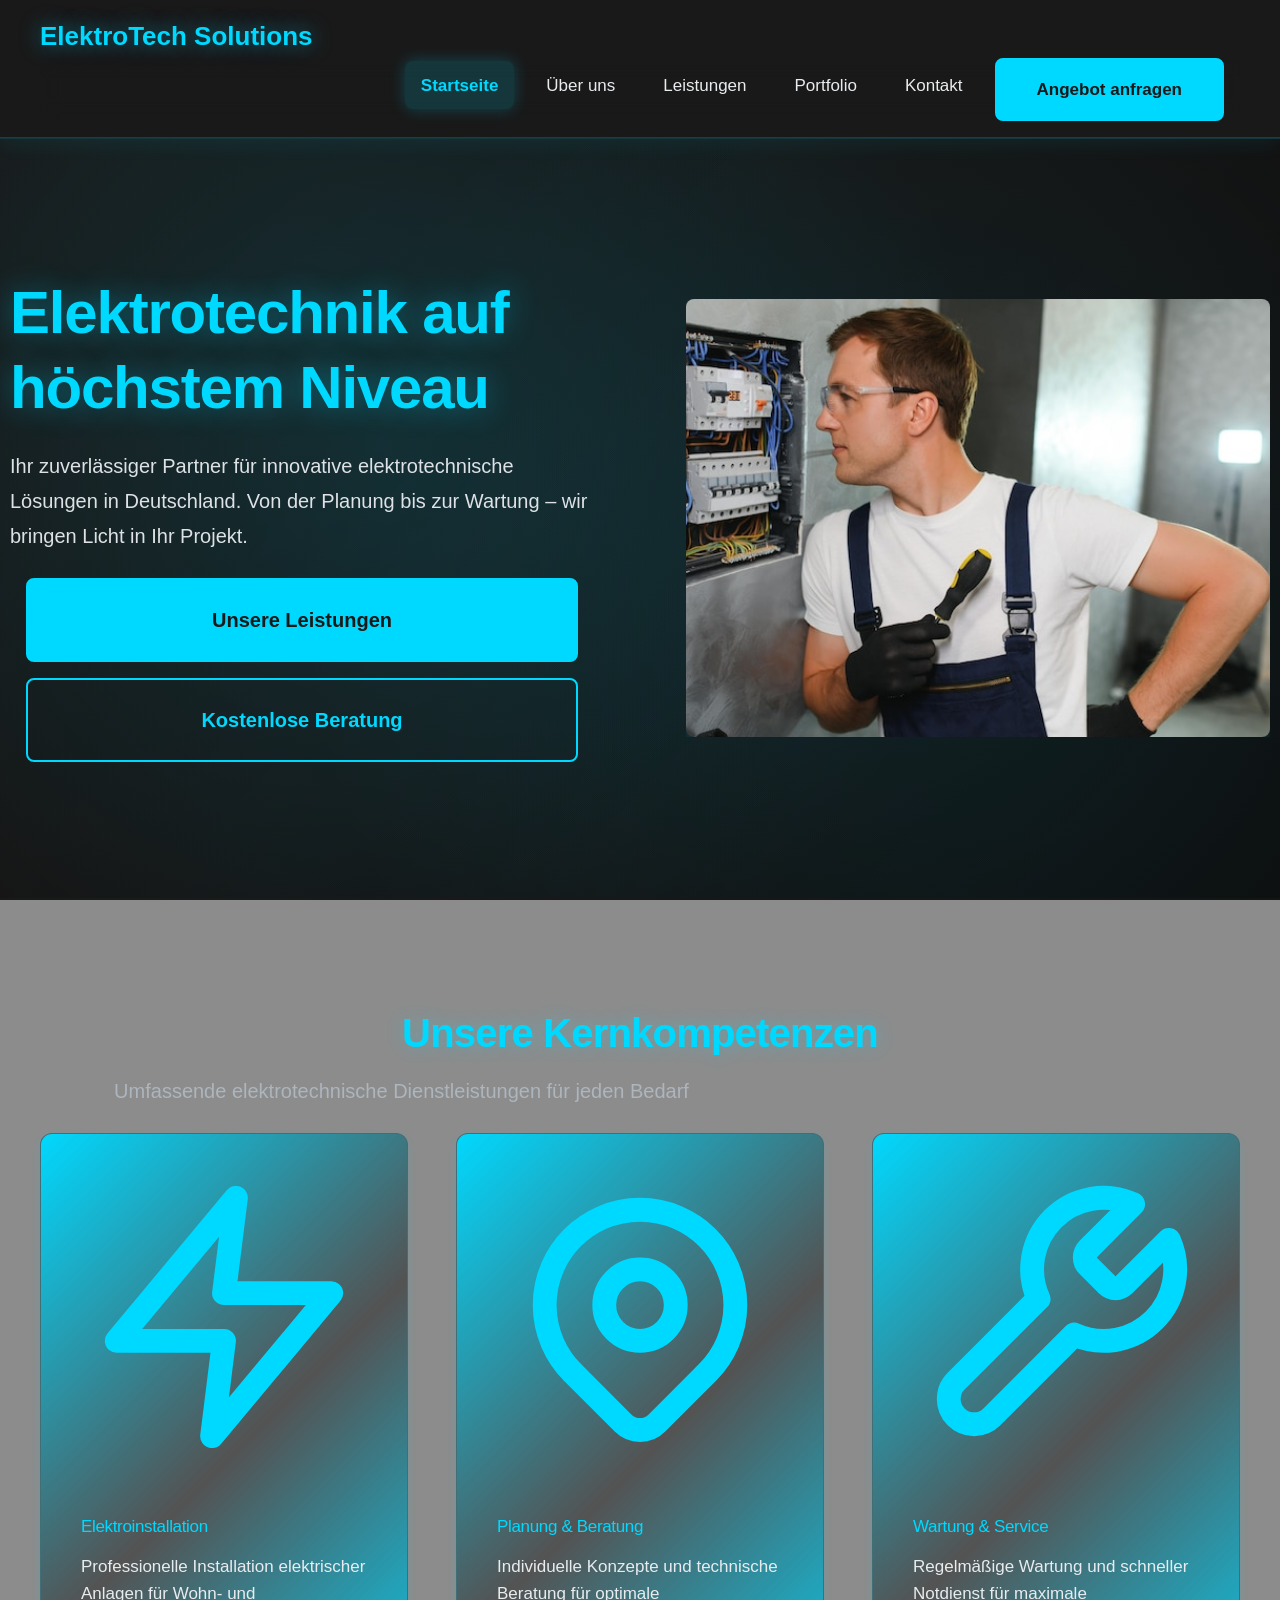
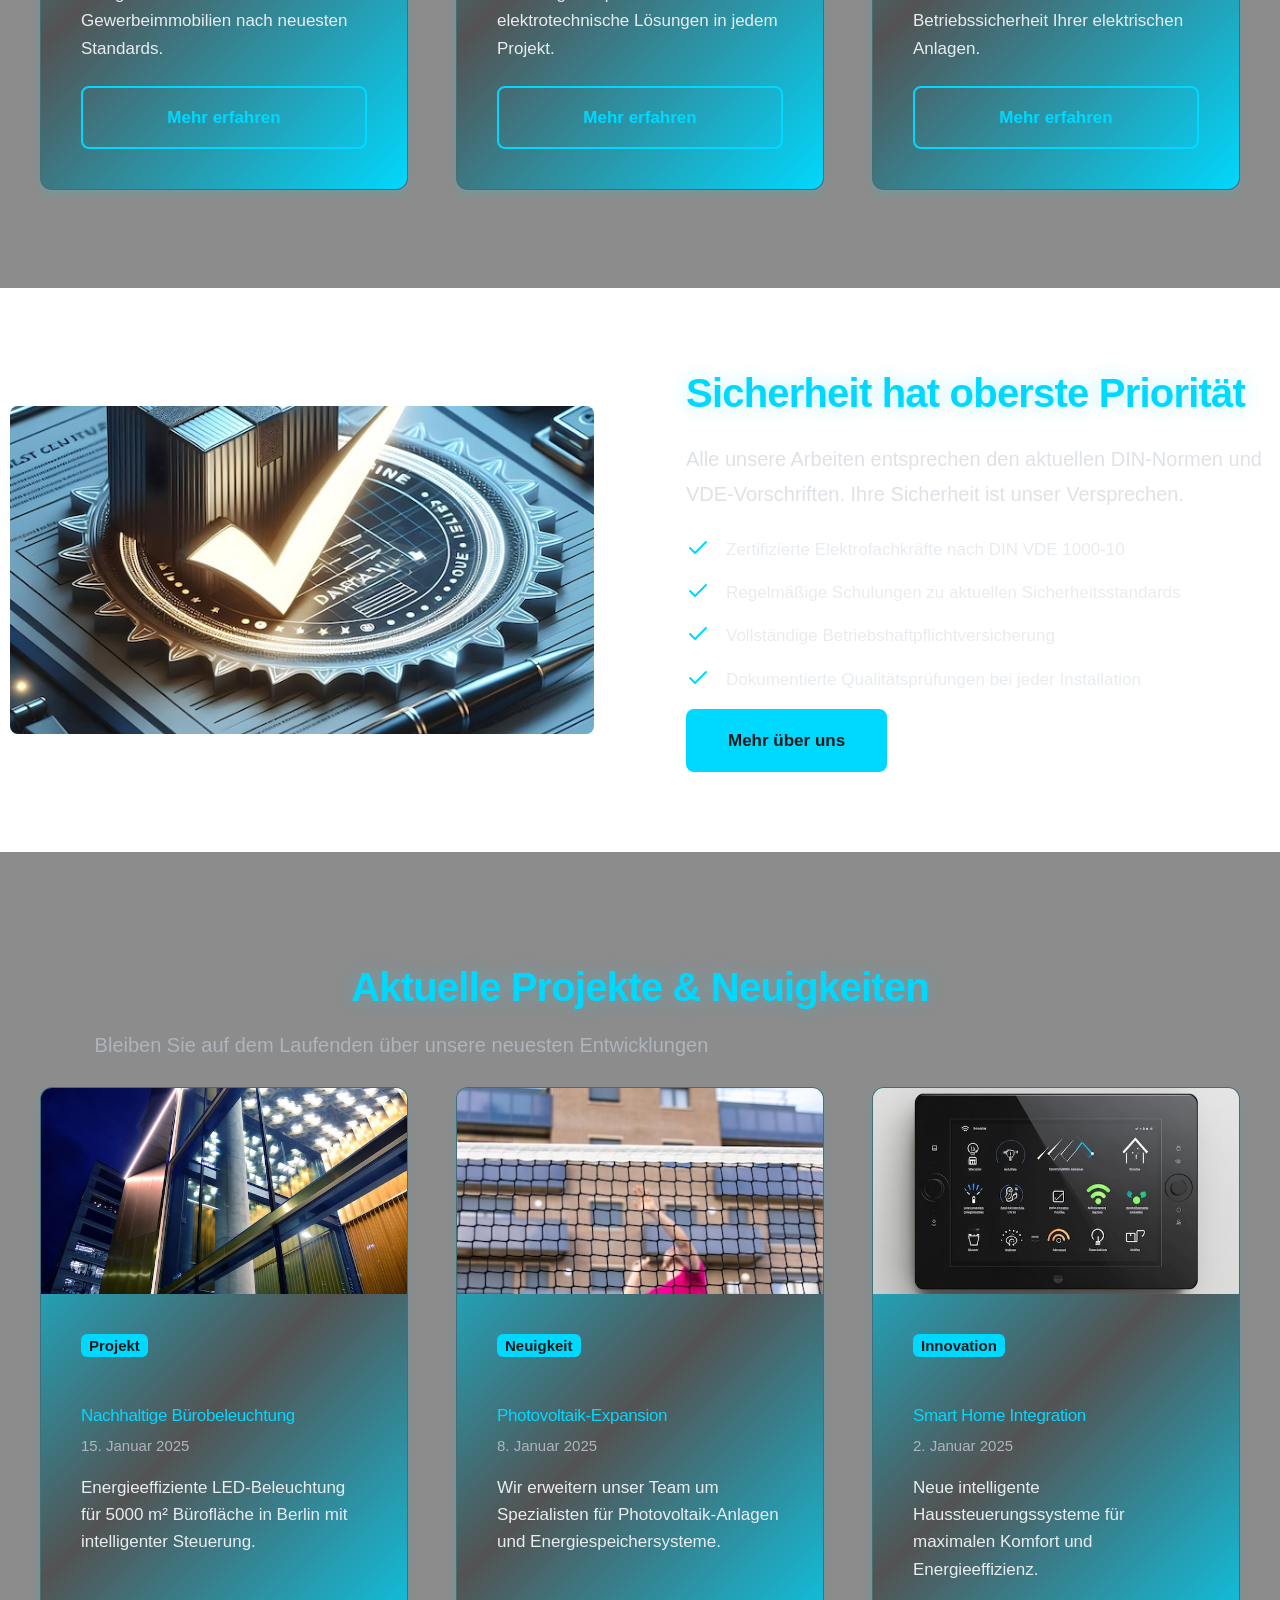
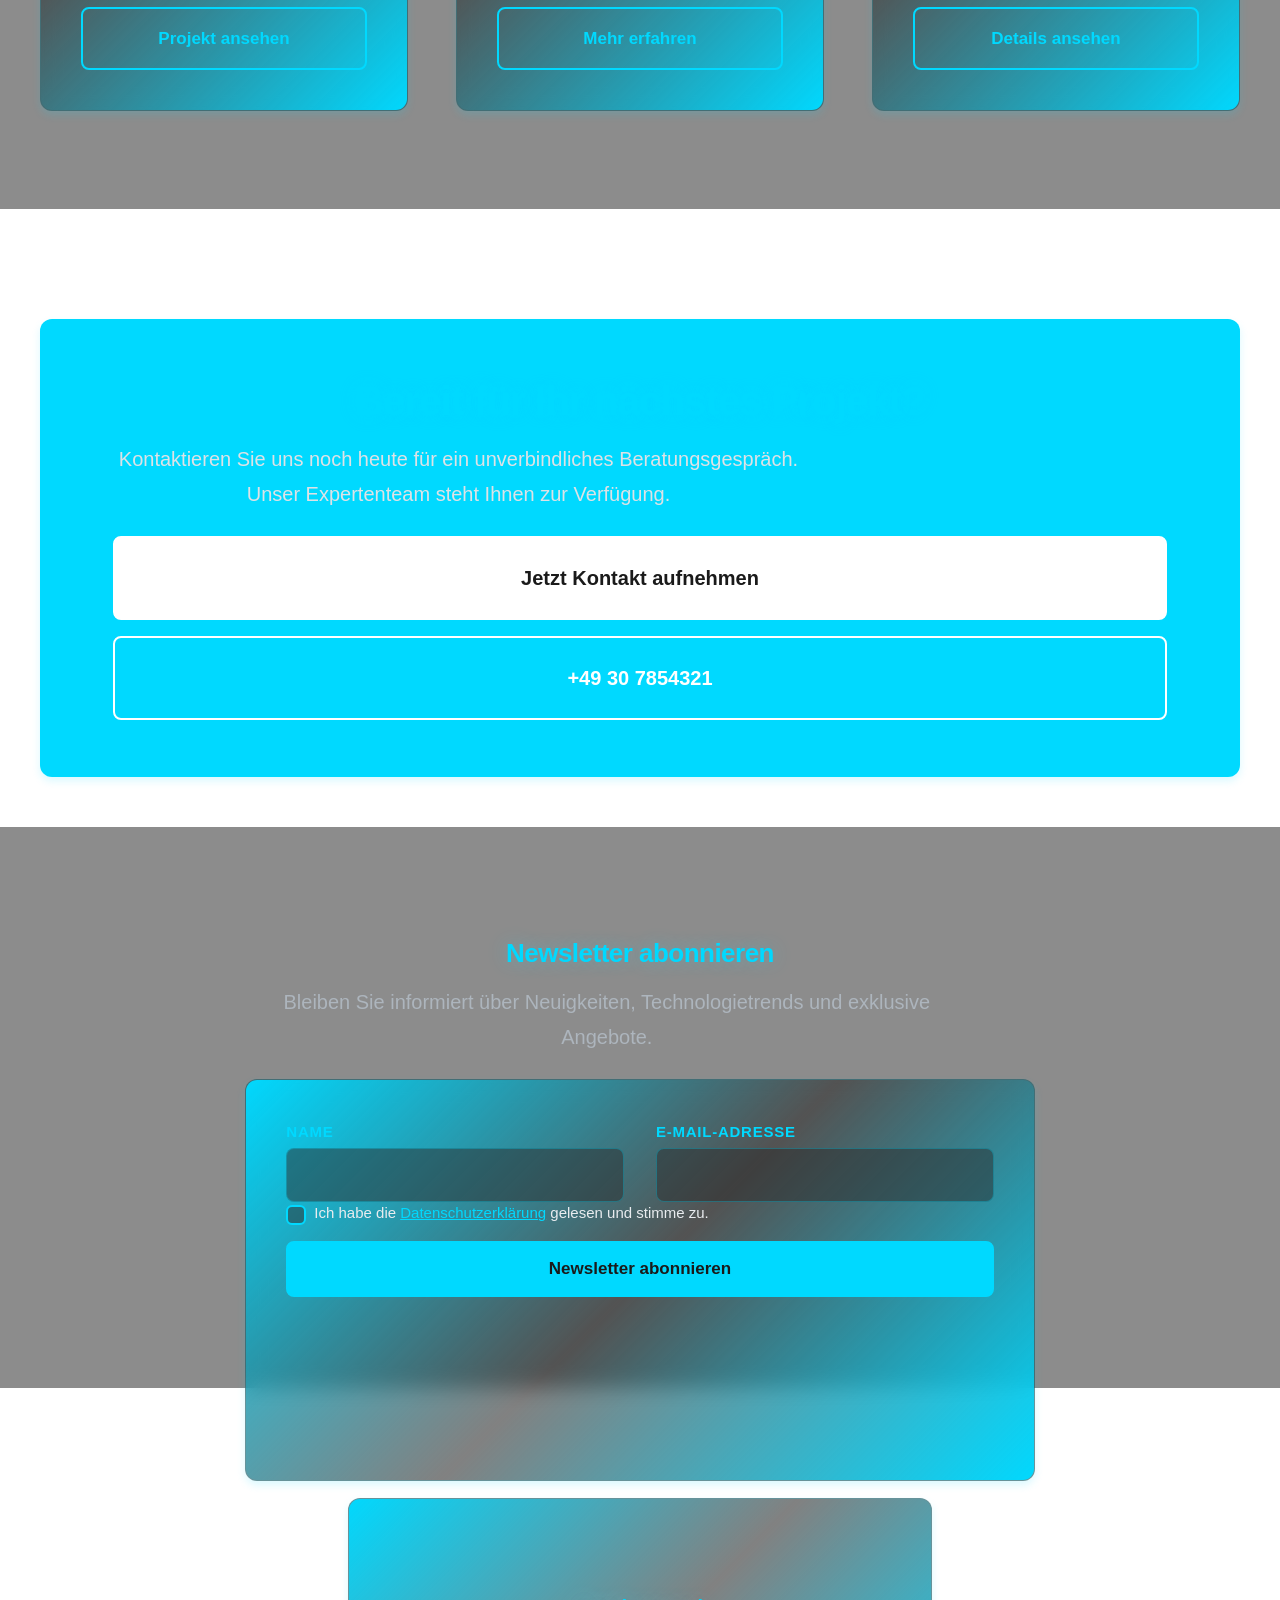
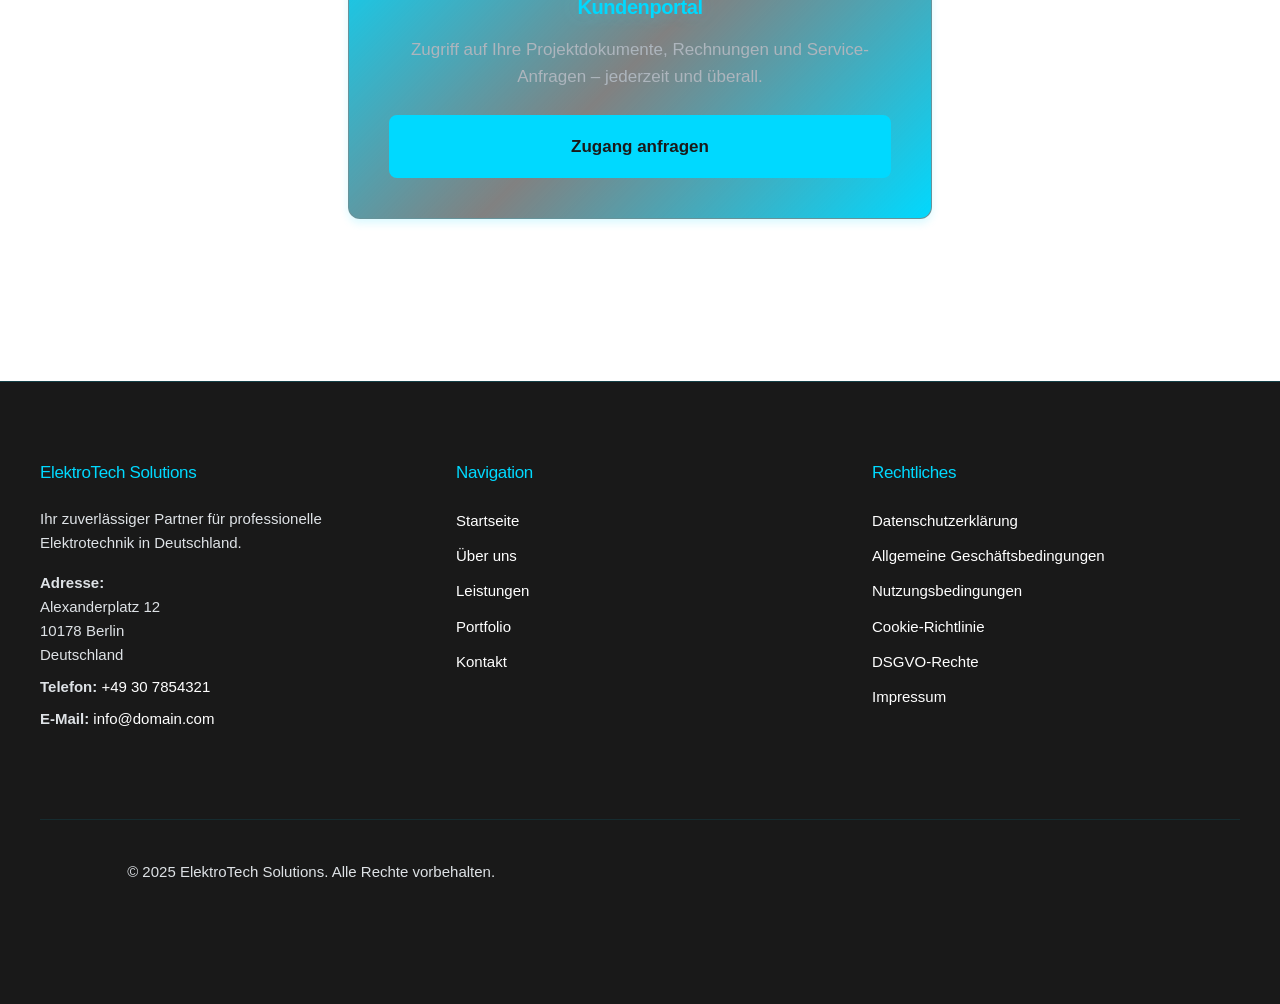
==== commit d7f9e22a: "images_replaced" ====
--- a/index.html
+++ b/index.html
@@ -1,6 +1,4 @@
-<!doctype html>
-<html lang="de">
- <head>
+<!DOCTYPE html><html lang="de"><head>
   <meta charset="UTF-8">
   <meta name="viewport" content="width=device-width, initial-scale=1.0">
   <title>domain – Professionelle Elektrotechnik in Deutschland</title>
@@ -48,7 +46,7 @@
       </div>
       <div class="col-lg-6 mt-5 mt-lg-0" data-aos="fade-left">
        <div class="ratio ratio-4x3">
-        <img src="https://images.unsplash.com/photo-1621905251189-08b45d6a269e?w=800&amp;h=600&amp;fit=crop" alt="Elektriker bei der Arbeit an moderner Elektroinstallation" class="img-fluid rounded shadow" width="800" height="600" loading="eager">
+        <img src="img/54296.jpg" alt="Elektriker bei der Arbeit an moderner Elektroinstallation" class="img-fluid rounded shadow" width="800" height="600" loading="eager">
        </div>
       </div>
      </div>
@@ -113,7 +111,7 @@
      <div class="row align-items-center">
       <div class="col-lg-6 mb-4 mb-lg-0" data-aos="fade-right">
        <div class="ratio ratio-16x9">
-        <img src="https://images.unsplash.com/photo-1581092160562-40aa08e78837?w=800&amp;h=450&amp;fit=crop" alt="Sicherheitszertifikate und Qualitätsstandards" class="img-fluid rounded shadow" width="800" height="450" loading="lazy">
+        <img src="img/311954.jpg" alt="Sicherheitszertifikate und Qualitätsstandards" class="img-fluid rounded shadow" width="800" height="450" loading="lazy">
        </div>
       </div>
       <div class="col-lg-6" data-aos="fade-left">
@@ -162,7 +160,7 @@
       <div class="col-md-6 col-lg-4" data-aos="fade-up" data-aos-delay="100">
        <article class="card h-100 border-0 shadow-sm d-flex flex-column">
         <div class="ratio ratio-16x9">
-         <img src="https://images.unsplash.com/photo-1581092160607-ee67e40e8a8a?w=600&amp;h=340&amp;fit=crop" alt="Modernes Bürogebäude mit innovativer Beleuchtung" class="card-img-top" width="600" height="340" loading="lazy">
+         <img src="img/8569.jpg" alt="Modernes Bürogebäude mit innovativer Beleuchtung" class="card-img-top" width="600" height="340" loading="lazy">
         </div>
         <div class="card-body d-flex flex-column">
          <span class="badge bg-primary mb-2 align-self-start">Projekt</span>
@@ -176,7 +174,7 @@
       <div class="col-md-6 col-lg-4" data-aos="fade-up" data-aos-delay="200">
        <article class="card h-100 border-0 shadow-sm d-flex flex-column">
         <div class="ratio ratio-16x9">
-         <img src="https://images.unsplash.com/photo-1621905252507-b35492cc74b4?w=600&amp;h=340&amp;fit=crop" alt="Solarpanel-Installation auf Wohngebäude" class="card-img-top" width="600" height="340" loading="lazy">
+         <img src="img/5085.jpg" alt="Solarpanel-Installation auf Wohngebäude" class="card-img-top" width="600" height="340" loading="lazy">
         </div>
         <div class="card-body d-flex flex-column">
          <span class="badge bg-primary mb-2 align-self-start">Neuigkeit</span>
@@ -190,7 +188,7 @@
       <div class="col-md-6 col-lg-4" data-aos="fade-up" data-aos-delay="300">
        <article class="card h-100 border-0 shadow-sm d-flex flex-column">
         <div class="ratio ratio-16x9">
-         <img src="https://images.unsplash.com/photo-1581092580497-e0d23cbdf1dc?w=600&amp;h=340&amp;fit=crop" alt="Smart Home Steuerungspanel" class="card-img-top" width="600" height="340" loading="lazy">
+         <img src="img/3272.jpg" alt="Smart Home Steuerungspanel" class="card-img-top" width="600" height="340" loading="lazy">
         </div>
         <div class="card-body d-flex flex-column">
          <span class="badge bg-primary mb-2 align-self-start">Innovation</span>
@@ -229,20 +227,20 @@
         <h2 class="h3 fw-bold mb-3">Newsletter abonnieren</h2>
         <p class="lead text-muted">Bleiben Sie informiert über Neuigkeiten, Technologietrends und exklusive Angebote.</p>
        </div>
-       <form class="card border-0 shadow-sm" method="post" action="contact.html" novalidate>
+       <form class="card border-0 shadow-sm" method="post" action="contact.html" novalidate="">
         <div class="card-body p-4">
          <div class="row g-3">
           <div class="col-md-6 col-12">
-           <label for="newsletter-name" class="form-label">Name</label> <input type="text" class="form-control" id="newsletter-name" name="name" required>
+           <label for="newsletter-name" class="form-label">Name</label> <input type="text" class="form-control" id="newsletter-name" name="name" required="">
            <div class="invalid-feedback">Bitte geben Sie Ihren Namen ein.</div>
           </div>
           <div class="col-md-6 col-12">
-           <label for="newsletter-email" class="form-label">E-Mail-Adresse</label> <input type="email" class="form-control" id="newsletter-email" name="email" required>
+           <label for="newsletter-email" class="form-label">E-Mail-Adresse</label> <input type="email" class="form-control" id="newsletter-email" name="email" required="">
            <div class="invalid-feedback">Bitte geben Sie eine gültige E-Mail-Adresse ein.</div>
           </div>
           <div class="col-12">
            <div class="form-check">
-            <input class="form-check-input" type="checkbox" id="newsletter-consent" name="consent" required> <label class="form-check-label" for="newsletter-consent"> Ich habe die <a href="privacy.html" class="text-primary">Datenschutzerklärung</a> gelesen und stimme zu. </label>
+            <input class="form-check-input" type="checkbox" id="newsletter-consent" name="consent" required=""> <label class="form-check-label" for="newsletter-consent"> Ich habe die <a href="privacy.html" class="text-primary">Datenschutzerklärung</a> gelesen und stimme zu. </label>
             <div class="invalid-feedback">Sie müssen den Datenschutzbestimmungen zustimmen.</div>
            </div>
           </div>
@@ -323,6 +321,6 @@
     </div>
    </div>
   </footer>
-  <script src="script.js" defer></script>
- </body>
-</html>+  <script src="script.js" defer=""></script>
+ 
+</body></html>
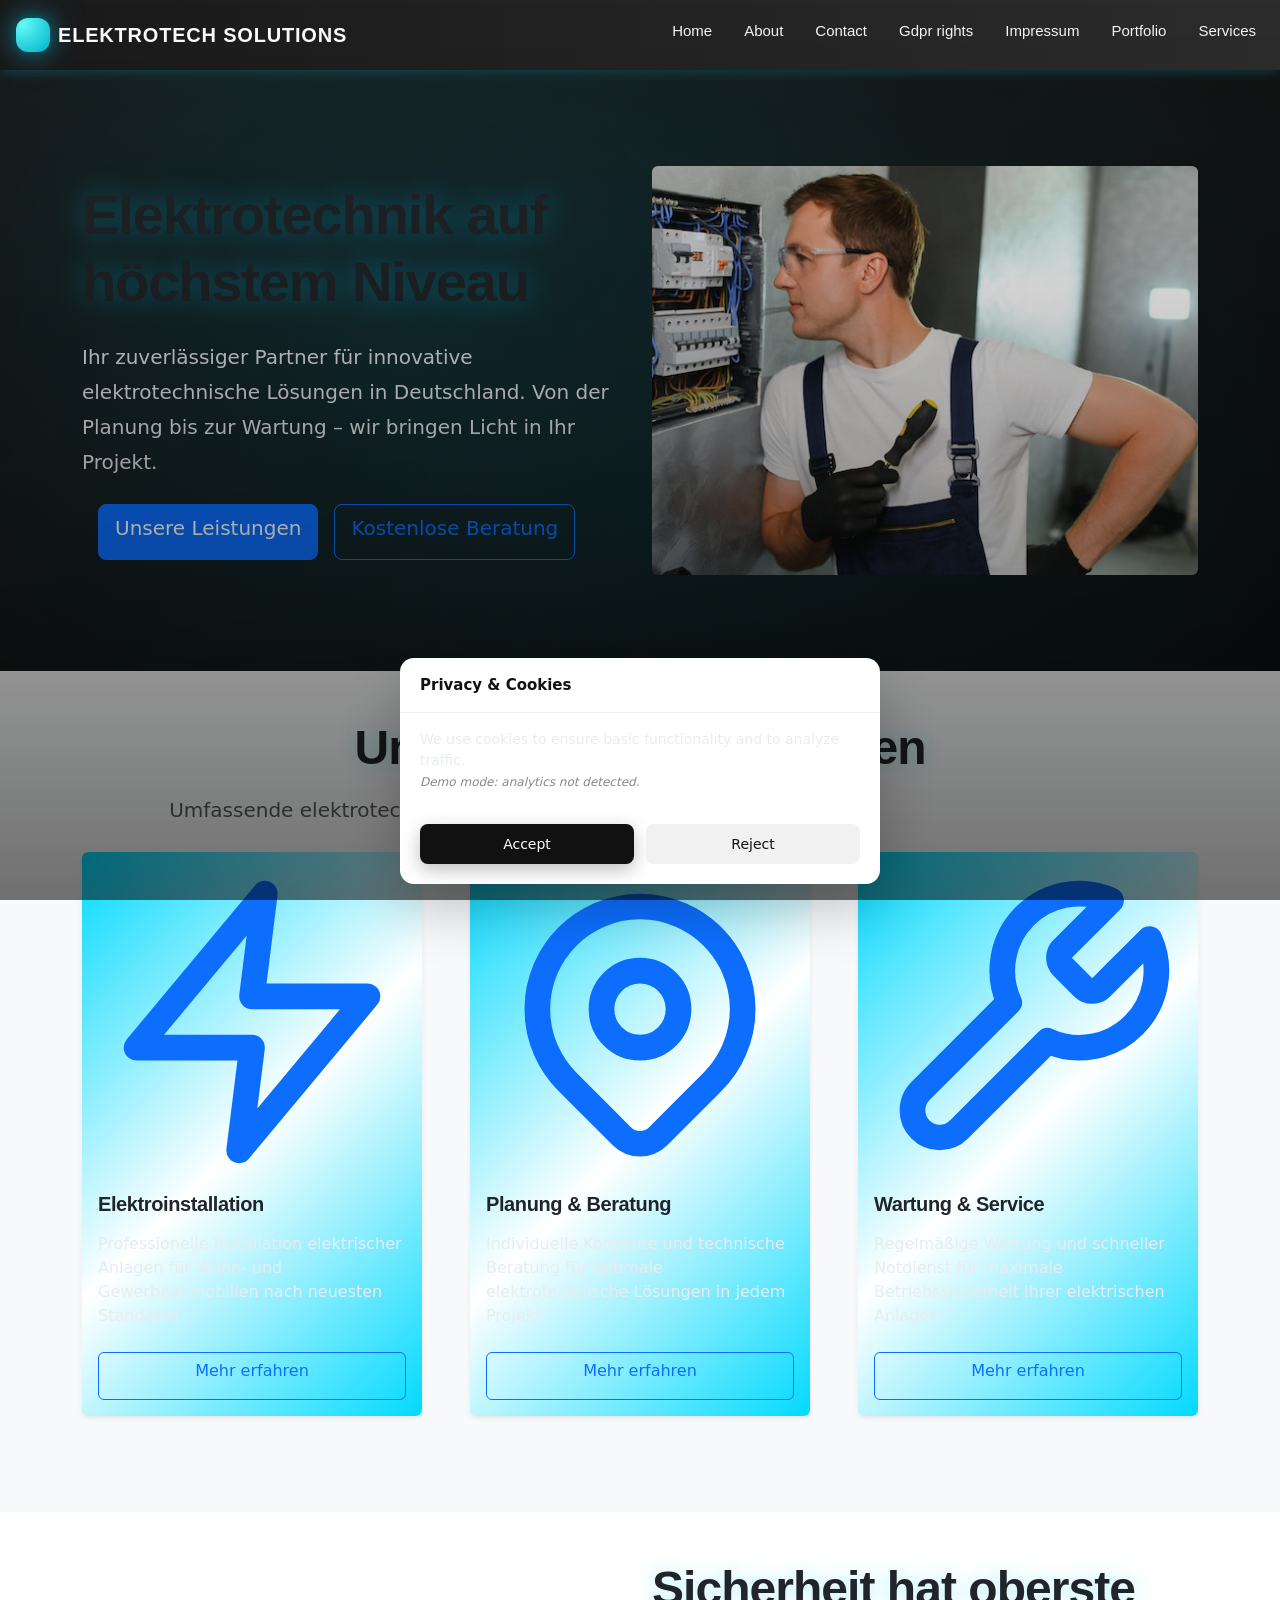
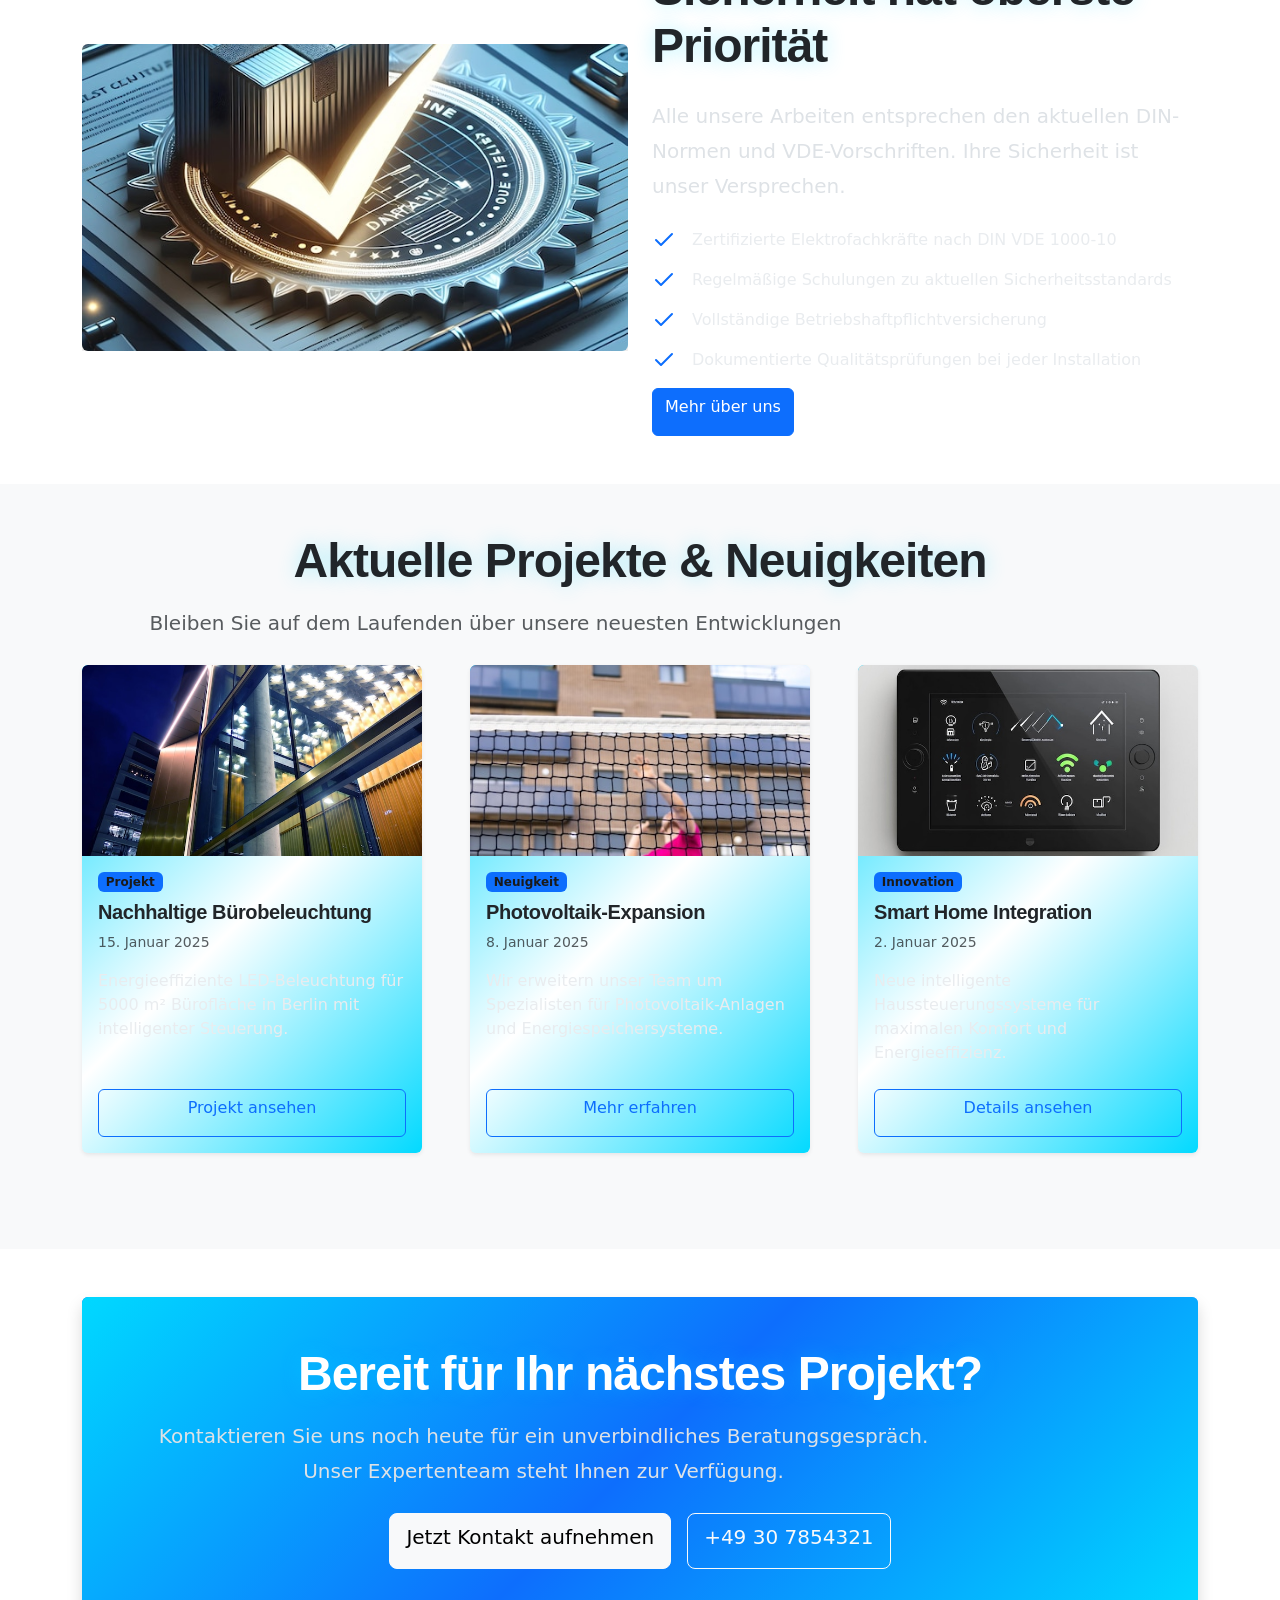
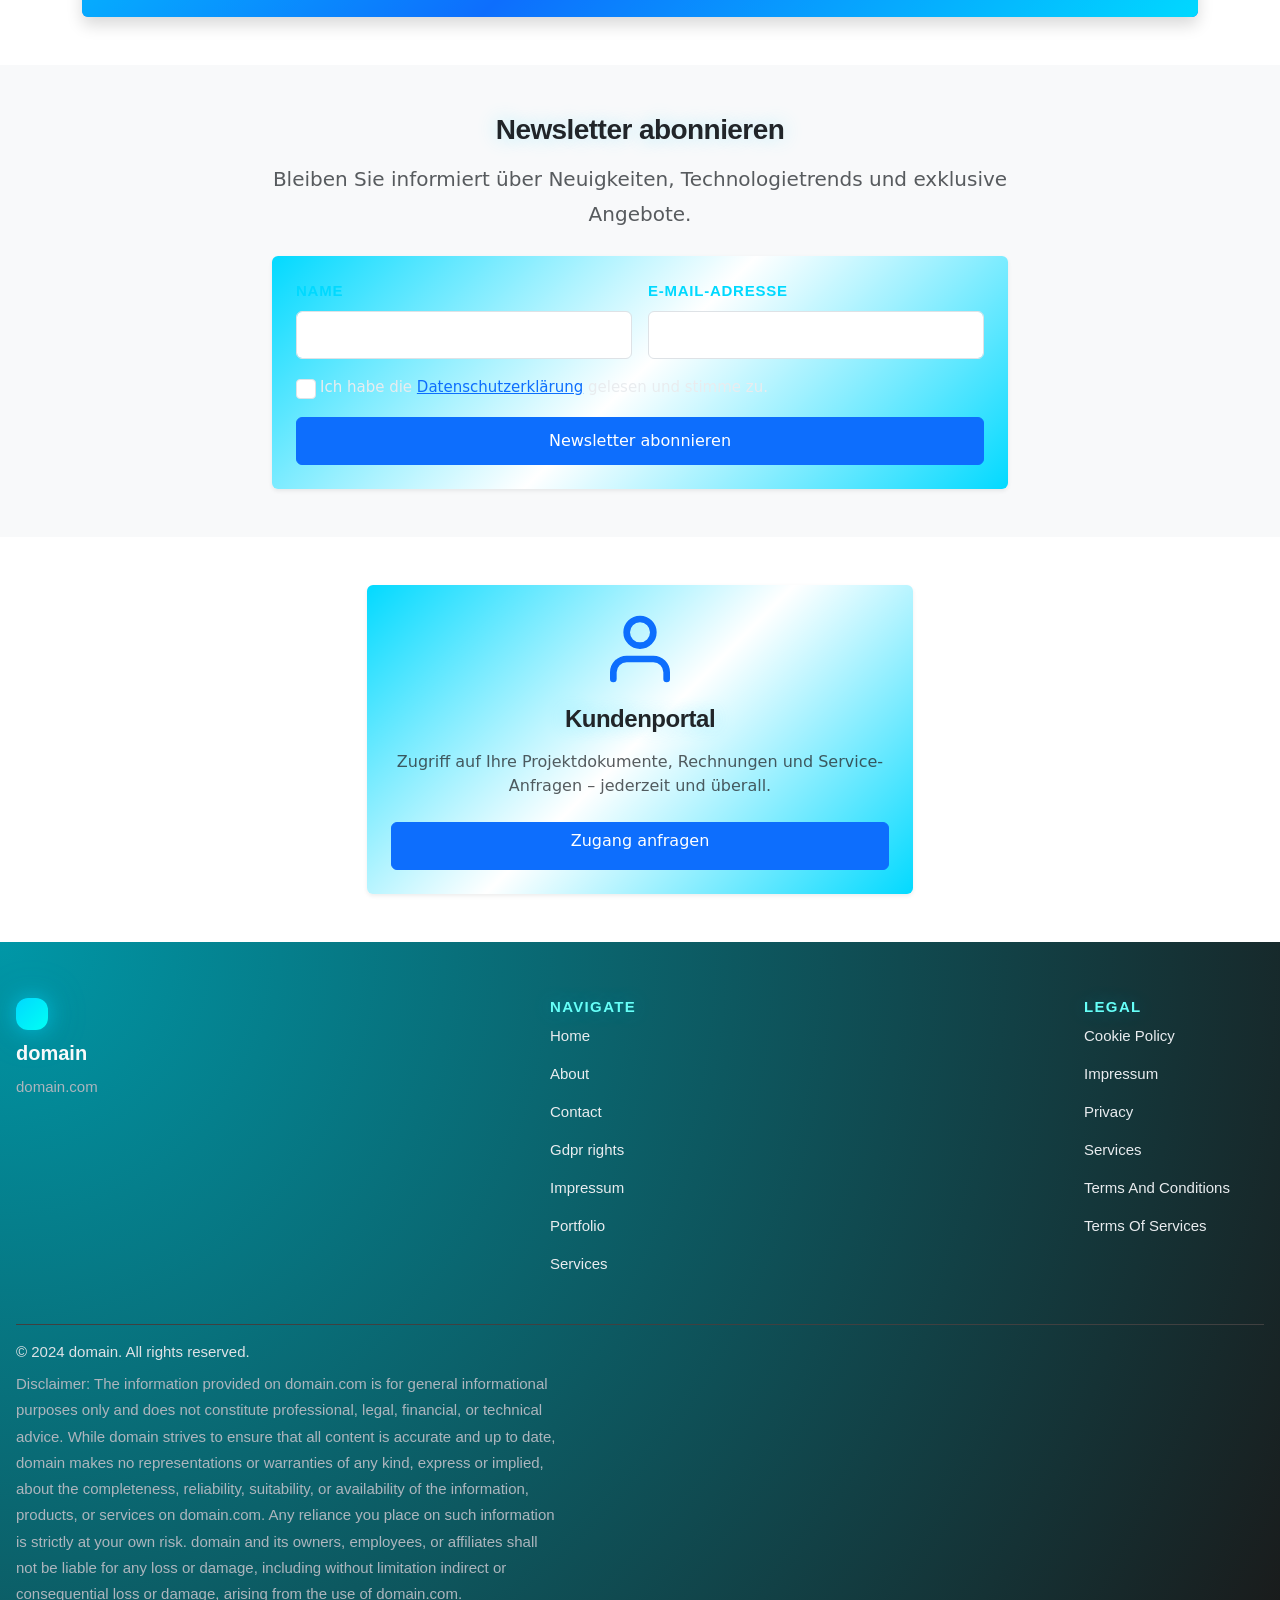
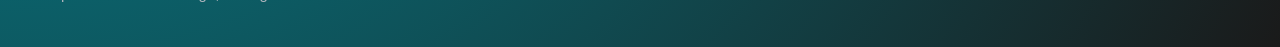
==== commit 34c91cc7: "AI Audit" ====
--- a/index.html
+++ b/index.html
@@ -1,4 +1,33 @@
 <!DOCTYPE html><html lang="de"><head>
+<script type="application/ld+json">
+{
+  "@context": "https://schema.org",
+  "@graph": [
+    {
+      "@type": "WebSite",
+      "@id": "https://domain.com/#website",
+      "url": "https://domain.com",
+      "name": "domain"
+    },
+    {
+      "@type": "Organization",
+      "@id": "https://domain.com/#org",
+      "name": "domain",
+      "url": "https://domain.com"
+    },
+    {
+      "@type": "WebPage",
+      "@id": "https://domain.com",
+      "url": "https://domain.com",
+      "name": "domain",
+      "isPartOf": {
+        "@id": "https://domain.com/#website"
+      },
+      "inLanguage": "de"
+    }
+  ]
+}
+</script>
   <meta charset="UTF-8">
   <meta name="viewport" content="width=device-width, initial-scale=1.0">
   <title>domain – Professionelle Elektrotechnik in Deutschland</title>
@@ -12,26 +41,36 @@
   <link rel="stylesheet" href="style.css">
   <link rel="icon" type="image/png" href="/favicon.png">
   <link rel="apple-touch-icon" href="/apple-touch-icon.png">
- </head>
+   <link rel="stylesheet" href="https://cdn.jsdelivr.net/npm/bootstrap@5.3.3/dist/css/bootstrap.min.css" integrity="sha384-QWTKZyjpPEjISv5WaRU9OFeRpok6YctnYmDr5pNlyT2bRjXh0JMhjY6hW+ALEwIH" crossorigin="anonymous">
+  <link rel="stylesheet" href="https://unpkg.com/aos@2.3.4/dist/aos.css">
+<link rel="stylesheet" href="./header-footer.css">
+</head>
  <body>
-  <header class="l-header">
-   <nav class="navbar navbar-expand-lg sticky-top bg-white border-bottom">
-    <div class="container-fluid">
-     <a class="navbar-brand c-logo" href="/">ElektroTech Solutions</a>
-     <button class="navbar-toggler c-nav__toggle" type="button" data-bs-toggle="collapse" data-bs-target="#navbarNav" aria-controls="navbarNav" aria-expanded="false" aria-label="Navigation umschalten"><span class="navbar-toggler-icon"></span></button>
-     <div class="collapse navbar-collapse c-nav" id="navbarNav">
-      <ul class="navbar-nav ms-auto">
-       <li class="nav-item"><a class="nav-link" href="/" aria-current="page">Startseite</a></li>
-       <li class="nav-item"><a class="nav-link" href="about.html">Über uns</a></li>
-       <li class="nav-item"><a class="nav-link" href="services.html">Leistungen</a></li>
-       <li class="nav-item"><a class="nav-link" href="portfolio.html">Portfolio</a></li>
-       <li class="nav-item"><a class="nav-link" href="contact.html">Kontakt</a></li>
+  <header class="dr-header" aria-label="Main site header">
+  <div class="dr-header-inner">
+    <div class="dr-header-brand">
+      <div class="dr-header-logo" aria-label="ElektroTech Solutions logo">
+        <span class="dr-header-logo-mark"></span>
+        <span class="dr-header-logo-text">ElektroTech Solutions</span>
+      </div>
+    </div>
+    <nav class="dr-nav" aria-label="Primary navigation">
+      <button class="dr-nav-toggle" type="button" aria-label="Toggle navigation" aria-expanded="false">
+        <span class="dr-nav-toggle-bar"></span>
+        <span class="dr-nav-toggle-bar"></span>
+      </button>
+      <ul class="dr-nav-list">
+        <li class="dr-nav-item"><a class="dr-nav-link" href="./index.html">Home</a></li>
+        <li class="dr-nav-item"><a class="dr-nav-link" href="./about.html">About</a></li>
+        <li class="dr-nav-item"><a class="dr-nav-link" href="./contact.html">Contact</a></li>
+        <li class="dr-nav-item"><a class="dr-nav-link" href="./gdpr-rights.html">Gdpr rights</a></li>
+        <li class="dr-nav-item"><a class="dr-nav-link" href="./impressum.html">Impressum</a></li>
+        <li class="dr-nav-item"><a class="dr-nav-link" href="./portfolio.html">Portfolio</a></li>
+        <li class="dr-nav-item"><a class="dr-nav-link" href="./services.html">Services</a></li>
       </ul>
-      <a href="contact.html" class="btn btn-primary ms-lg-3">Angebot anfragen</a>
-     </div>
-    </div>
-   </nav>
-  </header>
+    </nav>
+  </div>
+</header>
   <a href="#main-content" class="u-visually-hidden">Zum Hauptinhalt springen</a>
   <main id="main-content">
    <section class="c-hero position-relative overflow-hidden py-5" style="scroll-margin-top: var(--nav-h);">
@@ -275,52 +314,53 @@
     </div>
    </section>
   </main>
-  <footer class="l-footer bg-dark text-white py-4 py-md-5">
-   <div class="container">
-    <div class="row g-4">
-     <div class="col-md-4">
-      <h3 class="h5 fw-bold mb-3">ElektroTech Solutions</h3>
-      <p class="mb-3">Ihr zuverlässiger Partner für professionelle Elektrotechnik in Deutschland.</p>
-      <p class="mb-2"><strong>Adresse:</strong>
-       <br>
-       Alexanderplatz 12
-       <br>
-       10178 Berlin
-       <br>
-       Deutschland</p>
-      <p class="mb-2"><strong>Telefon:</strong> <a href="tel:+493078543210" class="text-white text-decoration-none">+49 30 7854321</a></p>
-      <p><strong>E-Mail:</strong> <a href="mailto:info@domain.com" class="text-white text-decoration-none">info@domain.com</a></p>
-     </div>
-     <div class="col-md-4">
-      <h3 class="h5 fw-bold mb-3">Navigation</h3>
-      <ul class="list-unstyled">
-       <li class="mb-2"><a href="/" class="text-white text-decoration-none">Startseite</a></li>
-       <li class="mb-2"><a href="about.html" class="text-white text-decoration-none">Über uns</a></li>
-       <li class="mb-2"><a href="services.html" class="text-white text-decoration-none">Leistungen</a></li>
-       <li class="mb-2"><a href="portfolio.html" class="text-white text-decoration-none">Portfolio</a></li>
-       <li class="mb-2"><a href="contact.html" class="text-white text-decoration-none">Kontakt</a></li>
-      </ul>
-     </div>
-     <div class="col-md-4">
-      <h3 class="h5 fw-bold mb-3">Rechtliches</h3>
-      <ul class="list-unstyled">
-       <li class="mb-2"><a href="privacy.html" class="text-white text-decoration-none">Datenschutzerklärung</a></li>
-       <li class="mb-2"><a href="terms_and_conditions.html" class="text-white text-decoration-none">Allgemeine Geschäftsbedingungen</a></li>
-       <li class="mb-2"><a href="terms_of_services.html" class="text-white text-decoration-none">Nutzungsbedingungen</a></li>
-       <li class="mb-2"><a href="cookie_policy.html" class="text-white text-decoration-none">Cookie-Richtlinie</a></li>
-       <li class="mb-2"><a href="gdpr-rights.html" class="text-white text-decoration-none">DSGVO-Rechte</a></li>
-       <li class="mb-2"><a href="impressum.html" class="text-white text-decoration-none">Impressum</a></li>
-      </ul>
-     </div>
-    </div>
-    <hr class="my-4 bg-white opacity-25">
-    <div class="row">
-     <div class="col-12 text-center">
-      <p class="mb-0">© 2025 ElektroTech Solutions. Alle Rechte vorbehalten.</p>
-     </div>
-    </div>
-   </div>
-  </footer>
+  <footer class="dr-footer" aria-label="Site footer">
+  <div class="dr-footer-inner">
+    <div class="dr-footer-main">
+      <div class="dr-footer-brand-block" aria-label="domain information">
+        <div class="dr-footer-brand-mark"></div>
+        <div class="dr-footer-brand-text">domain</div>
+        <div class="dr-footer-domain">domain.com</div>
+      </div>
+      <div class="dr-footer-nav-block" aria-label="Footer navigation">
+        <h2 class="dr-footer-heading">Navigate</h2>
+        <ul class="dr-footer-nav-list">
+          <li class="dr-footer-nav-item"><a class="dr-footer-nav-link" href="./index.html">Home</a></li>
+          <li class="dr-footer-nav-item"><a class="dr-footer-nav-link" href="./about.html">About</a></li>
+          <li class="dr-footer-nav-item"><a class="dr-footer-nav-link" href="./contact.html">Contact</a></li>
+          <li class="dr-footer-nav-item"><a class="dr-footer-nav-link" href="./gdpr-rights.html">Gdpr rights</a></li>
+          <li class="dr-footer-nav-item"><a class="dr-footer-nav-link" href="./impressum.html">Impressum</a></li>
+          <li class="dr-footer-nav-item"><a class="dr-footer-nav-link" href="./portfolio.html">Portfolio</a></li>
+          <li class="dr-footer-nav-item"><a class="dr-footer-nav-link" href="./services.html">Services</a></li>
+        </ul>
+      </div>
+      <div class="dr-footer-legal-block" aria-label="Legal navigation">
+        <h2 class="dr-footer-heading">Legal</h2>
+        <ul class="dr-footer-legal-list">
+          <li class="dr-footer-legal-item"><a class="dr-footer-legal-link" href="./cookie_policy.html">Cookie Policy</a></li>
+          <li class="dr-footer-legal-item"><a class="dr-footer-legal-link" href="./impressum.html">Impressum</a></li>
+          <li class="dr-footer-legal-item"><a class="dr-footer-legal-link" href="./privacy.html">Privacy</a></li>
+          <li class="dr-footer-legal-item"><a class="dr-footer-legal-link" href="./services.html">Services</a></li>
+          <li class="dr-footer-legal-item"><a class="dr-footer-legal-link" href="./terms_and_conditions.html">Terms And Conditions</a></li>
+          <li class="dr-footer-legal-item"><a class="dr-footer-legal-link" href="./terms_of_services.html">Terms Of Services</a></li>
+        </ul>
+      </div>
+    </div>
+    <div class="dr-footer-bottom">
+      <p class="dr-footer-copy">© <span class="dr-footer-year">2024</span> domain. All rights reserved.</p>
+      <p class="dr-footer-disclaimer">Disclaimer: The information provided on domain.com is for general informational purposes only and does not constitute professional, legal, financial, or technical advice. While domain strives to ensure that all content is accurate and up to date, domain makes no representations or warranties of any kind, express or implied, about the completeness, reliability, suitability, or availability of the information, products, or services on domain.com. Any reliance you place on such information is strictly at your own risk. domain and its owners, employees, or affiliates shall not be liable for any loss or damage, including without limitation indirect or consequential loss or damage, arising from the use of domain.com.</p>
+    </div>
+  </div>
+</footer>
   <script src="script.js" defer=""></script>
  
+  <script src="https://unpkg.com/aos@2.3.4/dist/aos.js"></script>
+  <script>
+if (typeof AOS !== "undefined" && !window.__AOS_INITIALIZED__) {
+  AOS.init({ once: true, duration: 700, easing: "ease-out-cubic" });
+  window.__AOS_INITIALIZED__ = true;
+}
+</script>
+<script src="./header-footer.js"></script>
+<script src="./consent.js"></script>
 </body></html>
--- a/header-footer.css
+++ b/header-footer.css
@@ -0,0 +1,353 @@
+.dr-header {
+  background: linear-gradient(90deg, var(--color-secondary), var(--color-secondary-light));
+  color: var(--color-white);
+  box-shadow: var(--shadow-md);
+  position: relative;
+  z-index: var(--z-header);
+}
+
+.dr-header-inner {
+  max-width: var(--container-max);
+  margin: 0 auto;
+  padding: calc(var(--space-md) * 0.85) var(--space-md);
+  display: flex;
+  align-items: center;
+  justify-content: space-between;
+  gap: var(--space-lg);
+}
+
+.dr-header-brand {
+  display: flex;
+  align-items: center;
+}
+
+.dr-header-logo {
+  display: inline-flex;
+  align-items: center;
+  gap: var(--space-sm);
+  font-family: var(--font-secondary);
+}
+
+.dr-header-logo-mark {
+  width: 34px;
+  height: 34px;
+  border-radius: var(--border-radius-lg);
+  background: radial-gradient(circle at 20% 20%, var(--color-accent-soft), var(--color-primary-dark));
+  box-shadow: var(--shadow-neon);
+}
+
+.dr-header-logo-text {
+  font-size: var(--font-size-lg);
+  font-weight: var(--font-weight-semibold);
+  letter-spacing: 0.04em;
+  text-transform: uppercase;
+  white-space: nowrap;
+}
+
+.dr-nav {
+  display: flex;
+  align-items: center;
+  gap: var(--space-md);
+}
+
+.dr-nav-list {
+  display: flex;
+  align-items: center;
+  gap: var(--space-md);
+  list-style: none;
+  margin: 0;
+  padding: 0;
+}
+
+.dr-nav-item {}
+
+.dr-nav-link {
+  position: relative;
+  display: inline-flex;
+  align-items: center;
+  padding: calc(var(--space-xs) * 1.5) var(--space-sm);
+  font-family: var(--font-primary);
+  font-size: var(--font-size-sm);
+  font-weight: var(--font-weight-medium);
+  color: var(--color-neutral-100);
+  text-decoration: none;
+  border-radius: var(--border-radius-full);
+  transition: color var(--transition-fast), background-color var(--transition-fast), box-shadow var(--transition-fast), transform var(--transition-fast);
+}
+
+.dr-nav-link::after {
+  content: "";
+  position: absolute;
+  inset: auto 18% 0 18%;
+  height: 2px;
+  border-radius: var(--border-radius-full);
+  background: linear-gradient(90deg, var(--color-primary), var(--color-accent));
+  opacity: 0;
+  transform: scaleX(0.4) translateY(4px);
+  transform-origin: center;
+  transition: opacity var(--transition-fast), transform var(--transition-fast);
+}
+
+.dr-nav-link:hover,
+.dr-nav-link:focus-visible {
+  color: var(--color-white);
+  background-color: var(--color-secondary-lighter);
+  box-shadow: var(--shadow-sm);
+  transform: translateY(-1px);
+}
+
+.dr-nav-link:hover::after,
+.dr-nav-link:focus-visible::after {
+  opacity: 1;
+  transform: scaleX(1) translateY(4px);
+}
+
+.dr-nav-toggle {
+  display: none;
+  position: relative;
+  width: 40px;
+  height: 40px;
+  border-radius: var(--border-radius-full);
+  border: 1px solid var(--color-secondary-lighter);
+  background: linear-gradient(135deg, var(--color-secondary-light), var(--color-secondary));
+  cursor: pointer;
+  align-items: center;
+  justify-content: center;
+  padding: 0;
+  box-shadow: var(--shadow-sm);
+  transition: border-color var(--transition-fast), box-shadow var(--transition-fast), background var(--transition-fast), transform var(--transition-fast);
+}
+
+.dr-nav-toggle:hover,
+.dr-nav-toggle:focus-visible {
+  border-color: var(--color-primary);
+  box-shadow: var(--shadow-md);
+  transform: translateY(-1px);
+}
+
+.dr-nav-toggle-bar {
+  position: absolute;
+  width: 18px;
+  height: 2px;
+  border-radius: var(--border-radius-full);
+  background-color: var(--color-neutral-100);
+  transition: transform var(--transition-base), opacity var(--transition-fast), background-color var(--transition-fast);
+}
+
+.dr-nav-toggle-bar:first-child {
+  transform: translateY(-4px);
+}
+
+.dr-nav-toggle-bar:last-child {
+  transform: translateY(4px);
+}
+
+.dr-header.is-open .dr-nav-toggle-bar:first-child {
+  transform: rotate(45deg);
+}
+
+.dr-header.is-open .dr-nav-toggle-bar:last-child {
+  transform: rotate(-45deg);
+}
+
+.dr-header.is-open .dr-nav-toggle-bar {
+  background-color: var(--color-accent);
+}
+
+.dr-header.is-open .dr-nav-list {
+  max-height: 600px;
+  opacity: 1;
+  pointer-events: auto;
+}
+
+@media (max-width: 900px) {
+  .dr-header-inner {
+    padding-inline: var(--space-md);
+  }
+
+  .dr-nav-toggle {
+    display: inline-flex;
+    z-index: var(--z-nav-toggle);
+  }
+
+  .dr-nav-list {
+    position: absolute;
+    right: var(--space-md);
+    top: 100%;
+    margin-top: var(--space-sm);
+    flex-direction: column;
+    align-items: flex-start;
+    padding: var(--space-md);
+    background: linear-gradient(135deg, var(--color-secondary), var(--color-secondary-light));
+    border-radius: var(--border-radius-lg);
+    box-shadow: var(--shadow-lg);
+    max-height: 0;
+    opacity: 0;
+    pointer-events: none;
+    transition: max-height var(--transition-slower), opacity var(--transition-base);
+  }
+
+  .dr-nav-link {
+    width: 100%;
+    padding-inline: var(--space-md);
+  }
+}
+
+@media (max-width: 600px) {
+  .dr-header-logo-text {
+    font-size: var(--font-size-base);
+  }
+}
+
+.dr-footer {
+  background: radial-gradient(circle at top left, var(--color-primary-darker), var(--color-secondary));
+  color: var(--color-neutral-100);
+  padding: var(--space-2xl) var(--space-md) var(--space-xl);
+}
+
+.dr-footer-inner {
+  max-width: var(--container-max);
+  margin: 0 auto;
+  display: flex;
+  flex-direction: column;
+  gap: var(--space-xl);
+}
+
+.dr-footer-main {
+  display: flex;
+  flex-wrap: wrap;
+  gap: var(--space-xl);
+  align-items: flex-start;
+}
+
+.dr-footer-brand-block {
+  min-width: 180px;
+  display: flex;
+  flex-direction: column;
+  gap: var(--space-sm);
+}
+
+.dr-footer-brand-mark {
+  width: 32px;
+  height: 32px;
+  border-radius: var(--border-radius-lg);
+  background: linear-gradient(135deg, var(--color-primary), var(--color-accent));
+  box-shadow: var(--shadow-neon);
+}
+
+.dr-footer-brand-text {
+  font-family: var(--font-secondary);
+  font-size: var(--font-size-lg);
+  font-weight: var(--font-weight-semibold);
+}
+
+.dr-footer-domain {
+  font-family: var(--font-primary);
+  font-size: var(--font-size-sm);
+  color: var(--color-neutral-400);
+}
+
+.dr-footer-nav-block,
+.dr-footer-legal-block {
+  min-width: 180px;
+}
+
+.dr-footer-heading {
+  margin: 0 0 var(--space-sm);
+  font-family: var(--font-secondary);
+  font-size: var(--font-size-sm);
+  font-weight: var(--font-weight-semibold);
+  letter-spacing: 0.09em;
+  text-transform: uppercase;
+  color: var(--color-accent-soft);
+}
+
+.dr-footer-nav-list,
+.dr-footer-legal-list {
+  list-style: none;
+  margin: 0;
+  padding: 0;
+  display: grid;
+  gap: calc(var(--space-xs) * 1.5);
+}
+
+.dr-footer-nav-link,
+.dr-footer-legal-link {
+  font-family: var(--font-primary);
+  font-size: var(--font-size-sm);
+  color: var(--color-neutral-200);
+  text-decoration: none;
+  position: relative;
+  padding: 2px 0;
+  transition: color var(--transition-fast), transform var(--transition-fast);
+}
+
+.dr-footer-nav-link::before,
+.dr-footer-legal-link::before {
+  content: "";
+  position: absolute;
+  left: 0;
+  bottom: 0;
+  width: 18px;
+  height: 1px;
+  border-radius: var(--border-radius-full);
+  background: linear-gradient(90deg, var(--color-primary), var(--color-accent));
+  transform: scaleX(0);
+  transform-origin: left;
+  transition: transform var(--transition-fast);
+}
+
+.dr-footer-nav-link:hover,
+.dr-footer-nav-link:focus-visible,
+.dr-footer-legal-link:hover,
+.dr-footer-legal-link:focus-visible {
+  color: var(--color-white);
+  transform: translateX(2px);
+}
+
+.dr-footer-nav-link:hover::before,
+.dr-footer-nav-link:focus-visible::before,
+.dr-footer-legal-link:hover::before,
+.dr-footer-legal-link:focus-visible::before {
+  transform: scaleX(1);
+}
+
+.dr-footer-bottom {
+  border-top: 1px solid var(--color-secondary-lighter);
+  padding-top: var(--space-md);
+  display: flex;
+  flex-direction: column;
+  gap: var(--space-sm);
+}
+
+.dr-footer-copy {
+  margin: 0;
+  font-family: var(--font-primary);
+  font-size: var(--font-size-sm);
+  color: var(--color-neutral-300);
+}
+
+.dr-footer-disclaimer {
+  margin: 0;
+  font-family: var(--font-primary);
+  font-size: var(--font-size-sm);
+  line-height: var(--line-height-relaxed);
+  color: var(--color-neutral-400);
+  max-width: var(--content-max);
+}
+
+@media (max-width: 768px) {
+  .dr-footer {
+    padding-top: var(--space-xl);
+  }
+
+  .dr-footer-main {
+    flex-direction: column;
+  }
+}
+
+@media (min-width: 1024px) {
+  .dr-footer-main {
+    justify-content: space-between;
+  }
+}
